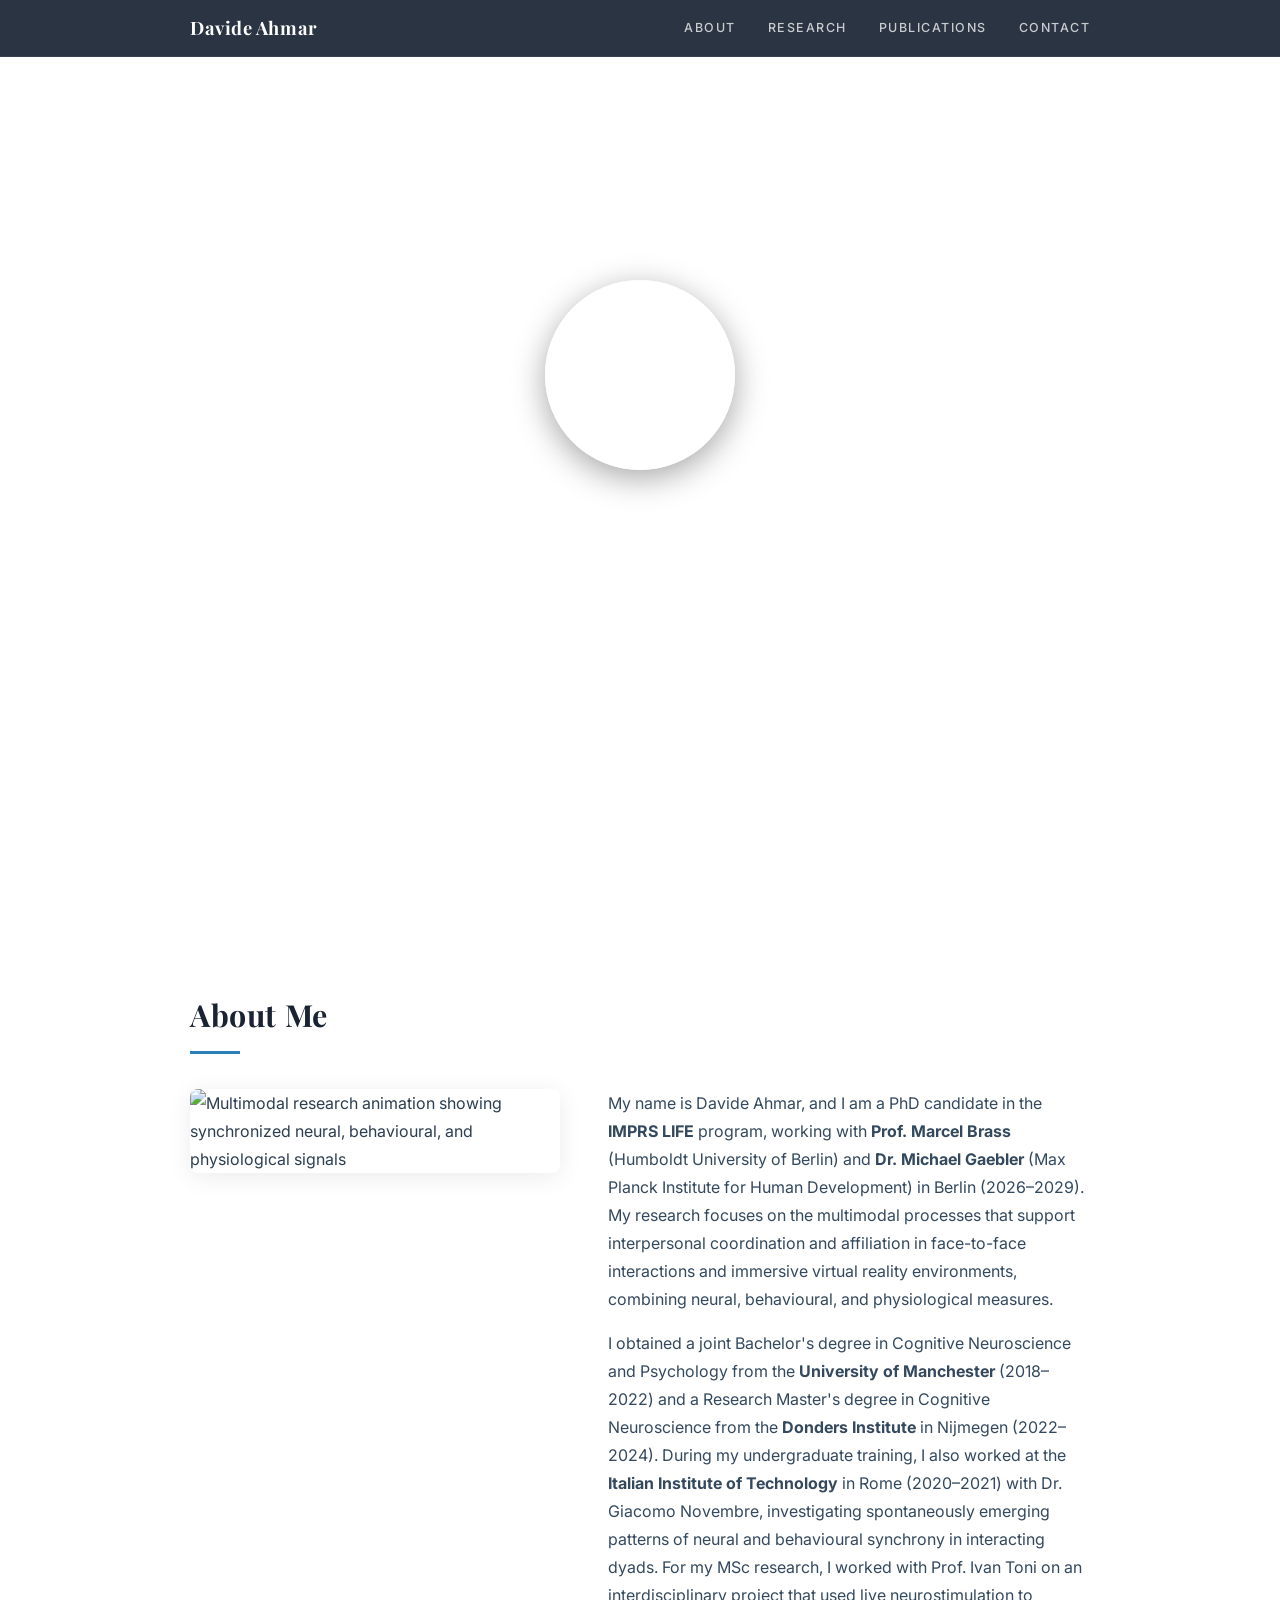
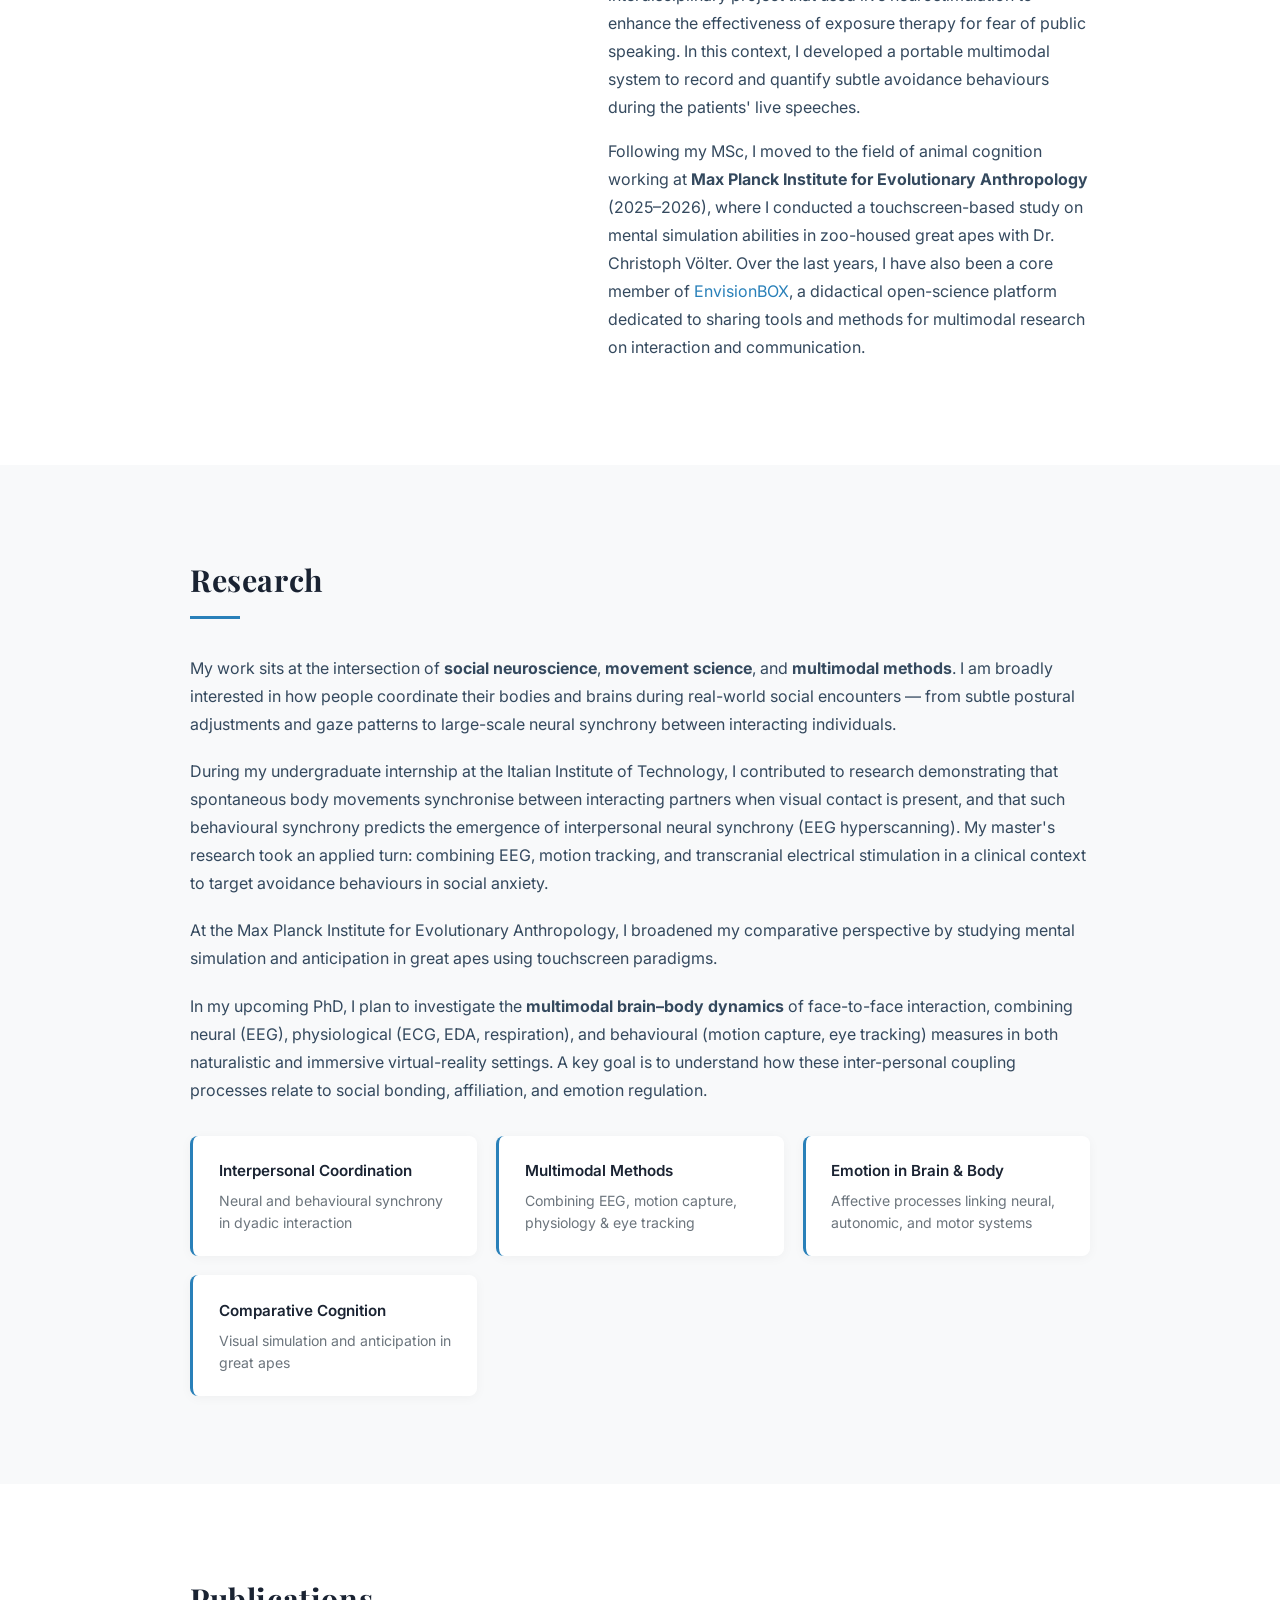
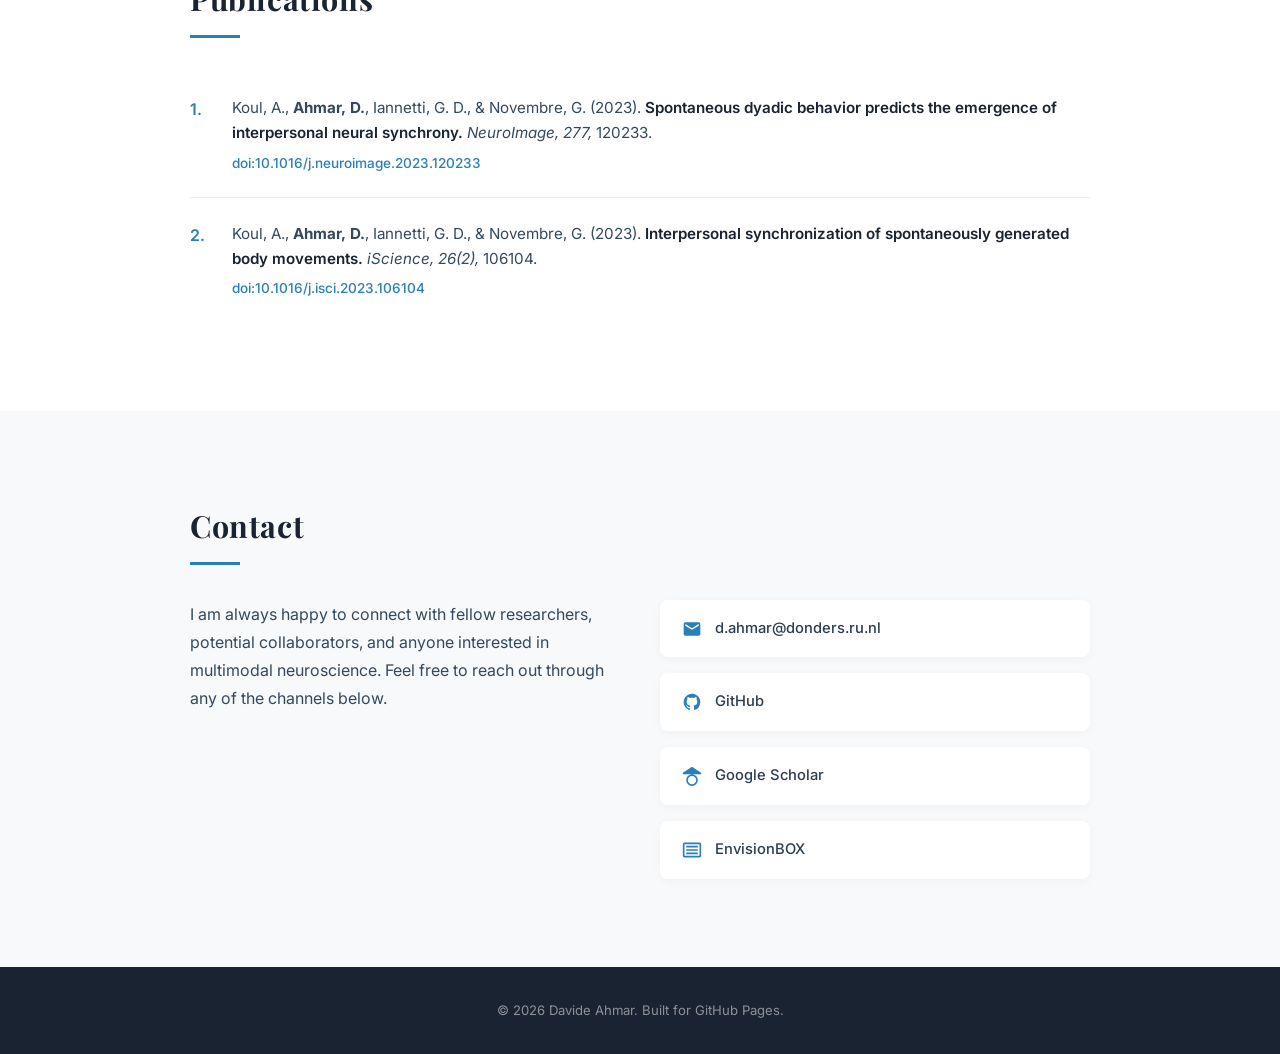
==== index.html @ 8e061d36 "Add files via upload" ====
<!DOCTYPE html>
<html lang="en">

<head>
  <meta charset="UTF-8">
  <meta name="viewport" content="width=device-width, initial-scale=1.0">
  <meta name="description"
    content="Davide Ahmar — Cognitive neuroscientist researching multimodal brain–body mechanisms in social interaction. PhD candidate at Humboldt University of Berlin &amp; Max Planck Institute for Human Development.">
  <title>Davide Ahmar | Cognitive Neuroscience</title>
  <link rel="stylesheet" href="styles.css">
</head>

<body>

  <!-- ==================== NAVIGATION ==================== -->
  <nav class="site-nav" id="nav" aria-label="Main navigation">
    <div class="container nav-inner">
      <a href="#hero" class="nav-brand">Davide Ahmar</a>
      <button class="nav-toggle" aria-label="Toggle menu"
        onclick="document.querySelector('.nav-links').classList.toggle('open')">
        <span></span><span></span><span></span>
      </button>
      <div class="nav-links">
        <a href="#about">About</a>
        <a href="#research">Research</a>
        <a href="#publications">Publications</a>
        <a href="#contact">Contact</a>
      </div>
    </div>
  </nav>

  <!-- ==================== HERO ==================== -->
  <header class="hero" id="hero">
    <div class="hero-bg" role="img" aria-label="Researcher observing a great ape"></div>
    <div class="hero-content">
      <img src="materials/AboutMe/Profile Pic 2026.png" alt="Davide Ahmar headshot" class="hero-headshot" width="190"
        height="190">
      <h1 class="hero-name">DAVIDE AHMAR</h1>
      <p class="hero-tagline">cognitive neuroscience · multimodal interaction</p>
    </div>
    <div class="scroll-indicator" aria-hidden="true"><span></span></div>
  </header>

  <!-- ==================== ABOUT ==================== -->
  <section class="about" id="about">
    <div class="container fade-in">
      <h2 class="section-title">About Me</h2>
      <hr class="section-rule">
      <div class="about-grid">
        <div class="about-media">
          <img src="materials/AboutMe/MultimodalAnimation.gif"
            alt="Multimodal research animation showing synchronized neural, behavioural, and physiological signals"
            loading="lazy">
        </div>
        <div class="about-text">
          <p>
            My name is Davide Ahmar, and I am a PhD candidate in the
            <strong>IMPRS LIFE</strong> program, working with
            <strong>Prof. Marcel Brass</strong> (Humboldt University of Berlin) and
            <strong>Dr. Michael Gaebler</strong> (Max Planck Institute for Human Development)
            in Berlin (2026–2029). My research focuses on the multimodal processes that
            support interpersonal coordination and affiliation in face-to-face interactions
            and immersive virtual reality environments, combining neural, behavioural, and
            physiological measures.
          </p>
          <p>
            I obtained a joint Bachelor's degree in Cognitive Neuroscience and Psychology
            from the <strong>University of Manchester</strong> (2018–2022) and a Research
            Master's degree in Cognitive Neuroscience from the <strong>Donders Institute</strong>
            in Nijmegen (2022–2024). During my undergraduate training, I also worked at the
            <strong>Italian Institute of Technology</strong> in Rome (2020–2021) with
            Dr. Giacomo Novembre, investigating spontaneously emerging patterns of neural
            and behavioural synchrony in interacting dyads. For my MSc research, I worked
            with Prof. Ivan Toni on an interdisciplinary project that used live
            neurostimulation to enhance the effectiveness of exposure therapy for fear of
            public speaking. In this context, I developed a portable multimodal system to
            record and quantify subtle avoidance behaviours during the patients' live speeches.
          </p>
          <p>
            Following my MSc, I moved to the field of animal cognition working at
            <strong>Max Planck Institute for Evolutionary Anthropology</strong> (2025–2026),
            where I conducted a touchscreen-based study on mental simulation abilities in
            zoo-housed great apes with Dr. Christoph Völter. Over the last years, I have
            also been a core member of <a href="https://envisionbox.org" target="_blank" rel="noopener">EnvisionBOX</a>,
            a didactical open-science platform dedicated
            to sharing tools and methods for multimodal research on interaction and
            communication.
          </p>
        </div>
      </div>
    </div>
  </section>

  <!-- ==================== RESEARCH ==================== -->
  <section class="research" id="research">
    <div class="container fade-in">
      <h2 class="section-title">Research</h2>
      <hr class="section-rule">
      <div class="research-content">
        <p>
          My work sits at the intersection of <strong>social neuroscience</strong>,
          <strong>movement science</strong>, and <strong>multimodal methods</strong>.
          I am broadly interested in how people coordinate their bodies and brains
          during real-world social encounters — from subtle postural adjustments and
          gaze patterns to large-scale neural synchrony between interacting individuals.
        </p>
        <p>
          During my undergraduate internship at the Italian Institute of Technology,
          I contributed to research demonstrating that spontaneous body movements
          synchronise between interacting partners when visual contact is present,
          and that such behavioural synchrony predicts the emergence of interpersonal
          neural synchrony (EEG hyperscanning). My master's research took an applied
          turn: combining EEG, motion tracking, and transcranial electrical stimulation
          in a clinical context to target avoidance behaviours in social anxiety.
        </p>
        <p>
          At the Max Planck Institute for Evolutionary Anthropology, I broadened my
          comparative perspective by studying mental simulation and anticipation
          in great apes using touchscreen paradigms.
        </p>
        <p>
          In my upcoming PhD, I plan to investigate the <strong>multimodal
            brain–body dynamics</strong> of face-to-face interaction, combining
          neural (EEG), physiological (ECG, EDA, respiration), and behavioural
          (motion capture, eye tracking) measures in both naturalistic and
          immersive virtual-reality settings. A key goal is to understand how
          these inter-personal coupling processes relate to social bonding,
          affiliation, and emotion regulation.
        </p>
      </div>

      <div class="research-themes">
        <div class="theme-card">
          <h3>Interpersonal Coordination</h3>
          <p>Neural and behavioural synchrony in dyadic interaction</p>
        </div>
        <div class="theme-card">
          <h3>Multimodal Methods</h3>
          <p>Combining EEG, motion capture, physiology &amp; eye tracking</p>
        </div>
        <div class="theme-card">
          <h3>Emotion in Brain &amp; Body</h3>
          <p>Affective processes linking neural, autonomic, and motor systems</p>
        </div>
        <div class="theme-card">
          <h3>Comparative Cognition</h3>
          <p>Visual simulation and anticipation in great apes</p>
        </div>
      </div>
    </div>
  </section>

  <!-- ==================== PUBLICATIONS ==================== -->
  <section class="publications" id="publications">
    <div class="container fade-in">
      <h2 class="section-title">Publications</h2>
      <hr class="section-rule">
      <div class="pub-list">

        <div class="pub-item">
          <p>
            Koul, A., <strong>Ahmar, D.</strong>, Iannetti, G. D., &amp; Novembre, G. (2023).
            <span class="pub-title">Spontaneous dyadic behavior predicts the emergence of interpersonal neural
              synchrony.</span>
            <span class="pub-journal">NeuroImage, 277,</span> 120233.
            <br>
            <a class="pub-doi" href="https://doi.org/10.1016/j.neuroimage.2023.120233" target="_blank" rel="noopener">
              doi:10.1016/j.neuroimage.2023.120233
            </a>
          </p>
        </div>

        <div class="pub-item">
          <p>
            Koul, A., <strong>Ahmar, D.</strong>, Iannetti, G. D., &amp; Novembre, G. (2023).
            <span class="pub-title">Interpersonal synchronization of spontaneously generated body movements.</span>
            <span class="pub-journal">iScience, 26(2),</span> 106104.
            <br>
            <a class="pub-doi" href="https://doi.org/10.1016/j.isci.2023.106104" target="_blank" rel="noopener">
              doi:10.1016/j.isci.2023.106104
            </a>
          </p>
        </div>

      </div>
    </div>
  </section>

  <!-- ==================== CONTACT ==================== -->
  <section class="contact" id="contact">
    <div class="container fade-in">
      <h2 class="section-title">Contact</h2>
      <hr class="section-rule">
      <div class="contact-grid">
        <div class="contact-info">
          <p>
            I am always happy to connect with fellow researchers, potential
            collaborators, and anyone interested in multimodal neuroscience.
            Feel free to reach out through any of the channels below.
          </p>
        </div>
        <div class="contact-links">

          <!-- Email -->
          <a class="contact-link" href="mailto:d.ahmar@donders.ru.nl" id="contact-email">
            <svg xmlns="http://www.w3.org/2000/svg" viewBox="0 0 24 24">
              <path
                d="M20 4H4c-1.1 0-2 .9-2 2v12c0 1.1.9 2 2 2h16c1.1 0 2-.9 2-2V6c0-1.1-.9-2-2-2zm0 4-8 5-8-5V6l8 5 8-5v2z" />
            </svg>
            d.ahmar@donders.ru.nl
          </a>

          <!-- GitHub -->
          <a class="contact-link" href="https://github.com/DavAhm" target="_blank" rel="noopener" id="contact-github">
            <svg xmlns="http://www.w3.org/2000/svg" viewBox="0 0 24 24">
              <path
                d="M12 2C6.48 2 2 6.48 2 12c0 4.42 2.87 8.17 6.84 9.5.5.09.66-.22.66-.48v-1.7c-2.78.6-3.37-1.34-3.37-1.34-.46-1.16-1.11-1.47-1.11-1.47-.91-.62.07-.61.07-.61 1 .07 1.53 1.03 1.53 1.03.89 1.52 2.34 1.08 2.91.83.09-.65.35-1.09.63-1.34-2.22-.25-4.56-1.11-4.56-4.95 0-1.09.39-1.98 1.03-2.68-.1-.25-.45-1.27.1-2.64 0 0 .84-.27 2.75 1.02A9.56 9.56 0 0 1 12 6.8c.85.004 1.71.11 2.5.33 1.91-1.29 2.75-1.02 2.75-1.02.55 1.37.2 2.39.1 2.64.64.7 1.03 1.59 1.03 2.68 0 3.85-2.34 4.7-4.57 4.95.36.31.68.92.68 1.85v2.75c0 .27.16.58.67.48A10.01 10.01 0 0 0 22 12c0-5.52-4.48-10-10-10z" />
            </svg>
            GitHub
          </a>

          <!-- Google Scholar -->
          <a class="contact-link" href="https://scholar.google.com/citations?user=PLACEHOLDER" target="_blank"
            rel="noopener" id="contact-scholar">
            <svg xmlns="http://www.w3.org/2000/svg" viewBox="0 0 24 24">
              <path d="M12 24a7 7 0 1 1 0-14 7 7 0 0 1 0 14zm0-2a5 5 0 1 0 0-10 5 5 0 0 0 0 10zM1 8l11-7 11 7v2H1V8z" />
            </svg>
            Google Scholar
          </a>

          <!-- EnvisionBOX -->
          <a class="contact-link" href="https://envisionbox.org" target="_blank" rel="noopener"
            id="contact-envisionbox">
            <svg xmlns="http://www.w3.org/2000/svg" viewBox="0 0 24 24">
              <path
                d="M21 3H3c-1.1 0-2 .9-2 2v14c0 1.1.9 2 2 2h18c1.1 0 2-.9 2-2V5c0-1.1-.9-2-2-2zm0 16H3V5h18v14zM5 15h14v2H5zm0-4h14v2H5zm0-4h14v2H5z" />
            </svg>
            EnvisionBOX
          </a>

        </div>
      </div>
    </div>
  </section>

  <!-- ==================== FOOTER ==================== -->
  <footer class="site-footer">
    <div class="container">
      <p>&copy; 2026 Davide Ahmar. Built for GitHub Pages.</p>
    </div>
  </footer>

</body>

</html>
---- styles.css ----
/* ============================================
   Davide Ahmar — Academic Personal Website
   Minimalist, semantic, mobile-responsive
   ============================================ */

/* ---------- Google Fonts ---------- */
@import url('https://fonts.googleapis.com/css2?family=Inter:wght@300;400;500;600&family=Playfair+Display:ital,wght@0,500;0,700;1,500&display=swap');

/* ---------- CSS Custom Properties ---------- */
:root {
  /* palette */
  --clr-dark: #1a2332;
  --clr-charcoal: #2c3e50;
  --clr-steel: #34495e;
  --clr-accent: #2980b9;
  --clr-accent-lt: #3498db;
  --clr-gray-100: #f8f9fa;
  --clr-gray-200: #e9ecef;
  --clr-gray-400: #adb5bd;
  --clr-gray-600: #6c757d;
  --clr-white: #ffffff;

  /* typography */
  --ff-body: 'Inter', -apple-system, BlinkMacSystemFont, sans-serif;
  --ff-heading: 'Playfair Display', Georgia, serif;
  --fs-base: 1rem;
  --lh-body: 1.75;

  /* spacing */
  --section-py: 5.5rem;
  --container: 900px;

  /* transitions */
  --ease: cubic-bezier(.25, .46, .45, .94);
}

/* ---------- Reset ---------- */
*,
*::before,
*::after {
  box-sizing: border-box;
  margin: 0;
  padding: 0;
}

html {
  scroll-behavior: smooth;
}

body {
  font-family: var(--ff-body);
  font-size: var(--fs-base);
  line-height: var(--lh-body);
  color: var(--clr-charcoal);
  background: var(--clr-white);
  -webkit-font-smoothing: antialiased;
}

img,
video {
  max-width: 100%;
  display: block;
}

a {
  color: var(--clr-accent);
  text-decoration: none;
  transition: color .2s var(--ease);
}

a:hover {
  color: var(--clr-accent-lt);
}

ul {
  list-style: none;
}

/* ---------- Utility ---------- */
.container {
  width: 90%;
  max-width: var(--container);
  margin-inline: auto;
}

.section-title {
  font-family: var(--ff-heading);
  font-size: 1.9rem;
  font-weight: 700;
  color: var(--clr-dark);
  margin-bottom: .6rem;
  letter-spacing: .02em;
}

.section-rule {
  width: 50px;
  height: 3px;
  background: var(--clr-accent);
  border: none;
  margin-bottom: 2.2rem;
}

/* ---------- Fade-in animation ---------- */
.fade-in {
  opacity: 0;
  transform: translateY(28px);
  animation: fadeUp .8s var(--ease) forwards;
}

@keyframes fadeUp {
  to {
    opacity: 1;
    transform: translateY(0);
  }
}

/* ---------- NAVIGATION ---------- */
.site-nav {
  position: fixed;
  top: 0;
  left: 0;
  width: 100%;
  z-index: 100;
  background: rgba(26, 35, 50, .92);
  backdrop-filter: blur(10px);
  -webkit-backdrop-filter: blur(10px);
  border-bottom: 1px solid rgba(255, 255, 255, .06);
  transition: background .3s var(--ease);
}

.nav-inner {
  display: flex;
  align-items: center;
  justify-content: space-between;
  height: 56px;
}

.nav-brand {
  font-family: var(--ff-heading);
  font-size: 1.15rem;
  font-weight: 700;
  color: var(--clr-white);
  letter-spacing: .03em;
}

.nav-links {
  display: flex;
  gap: 2rem;
}

.nav-links a {
  color: rgba(255, 255, 255, .75);
  font-size: .78rem;
  font-weight: 500;
  text-transform: uppercase;
  letter-spacing: .12em;
  transition: color .25s var(--ease);
}

.nav-links a:hover,
.nav-links a.active {
  color: var(--clr-white);
}

/* hamburger (mobile) */
.nav-toggle {
  display: none;
  background: none;
  border: none;
  cursor: pointer;
  padding: 4px;
}

.nav-toggle span {
  display: block;
  width: 22px;
  height: 2px;
  background: var(--clr-white);
  margin: 5px 0;
  transition: .3s;
  border-radius: 2px;
}

/* ---------- HERO ---------- */
.hero {
  position: relative;
  min-height: 100vh;
  display: flex;
  align-items: center;
  justify-content: center;
  text-align: center;
  color: var(--clr-white);
  overflow: hidden;
}

.hero-bg {
  position: absolute;
  inset: 0;
  background-image: url('materials/AboutMe/background.jpg');
  background-size: cover;
  background-position: center 30%;
  filter: brightness(.45);
  z-index: 0;
}

.hero-content {
  position: relative;
  z-index: 1;
  padding: 2rem;
}

.hero-headshot {
  width: 190px;
  height: 190px;
  border-radius: 50%;
  object-fit: cover;
  object-position: center 15%;
  border: 4px solid rgba(255, 255, 255, .85);
  box-shadow: 0 8px 32px rgba(0, 0, 0, .35);
  margin: 0 auto 1.6rem;
  animation: fadeUp 1s var(--ease) .2s both;
}

.hero-name {
  font-family: var(--ff-heading);
  font-size: 3rem;
  font-weight: 700;
  letter-spacing: .04em;
  margin-bottom: .5rem;
  animation: fadeUp 1s var(--ease) .4s both;
}

.hero-tagline {
  font-size: 1.15rem;
  font-weight: 300;
  letter-spacing: .06em;
  opacity: .88;
  font-style: italic;
  animation: fadeUp 1s var(--ease) .6s both;
}

/* scroll-indicator */
.scroll-indicator {
  position: absolute;
  bottom: 2rem;
  left: 50%;
  transform: translateX(-50%);
  z-index: 1;
  animation: bounce 2s infinite;
}

.scroll-indicator span {
  display: block;
  width: 24px;
  height: 24px;
  border-right: 2px solid rgba(255, 255, 255, .6);
  border-bottom: 2px solid rgba(255, 255, 255, .6);
  transform: rotate(45deg);
}

@keyframes bounce {

  0%,
  100% {
    transform: translateX(-50%) translateY(0);
  }

  50% {
    transform: translateX(-50%) translateY(10px);
  }
}

/* ---------- ABOUT ---------- */
.about {
  padding: var(--section-py) 0;
  background: var(--clr-white);
}

.about-grid {
  display: grid;
  grid-template-columns: 1fr 1.3fr;
  gap: 3rem;
  align-items: start;
}

.about-media {
  border-radius: 8px;
  overflow: hidden;
  box-shadow: 0 4px 24px rgba(0, 0, 0, .08);
}

.about-media img {
  width: 100%;
  display: block;
}

.about-text p {
  margin-bottom: 1rem;
  color: var(--clr-steel);
}

/* ---------- RESEARCH ---------- */
.research {
  padding: var(--section-py) 0;
  background: var(--clr-gray-100);
}

.research-content p {
  color: var(--clr-steel);
  margin-bottom: 1.2rem;
}

.research-themes {
  display: grid;
  grid-template-columns: repeat(auto-fit, minmax(220px, 1fr));
  gap: 1.2rem;
  margin-top: 2rem;
}

.theme-card {
  background: var(--clr-white);
  border-radius: 8px;
  padding: 1.4rem 1.6rem;
  border-left: 3px solid var(--clr-accent);
  box-shadow: 0 2px 12px rgba(0, 0, 0, .04);
  transition: transform .25s var(--ease), box-shadow .25s var(--ease);
}

.theme-card:hover {
  transform: translateY(-3px);
  box-shadow: 0 6px 20px rgba(0, 0, 0, .08);
}

.theme-card h3 {
  font-size: .95rem;
  font-weight: 600;
  color: var(--clr-dark);
  margin-bottom: .35rem;
}

.theme-card p {
  font-size: .88rem;
  color: var(--clr-gray-600);
  line-height: 1.55;
}

/* ---------- PUBLICATIONS ---------- */
.publications {
  padding: var(--section-py) 0;
  background: var(--clr-white);
}

.pub-list {
  counter-reset: pub;
  list-style: none;
  padding-left: 0;
}

.pub-item {
  position: relative;
  padding: 1.4rem 0 1.4rem 2.6rem;
  border-bottom: 1px solid var(--clr-gray-200);
}

.pub-item:last-child {
  border-bottom: none;
}

.pub-item::before {
  counter-increment: pub;
  content: counter(pub) ".";
  position: absolute;
  left: 0;
  top: 1.4rem;
  font-weight: 600;
  color: var(--clr-accent);
  font-size: 1rem;
}

.pub-item p {
  color: var(--clr-steel);
  font-size: .95rem;
  line-height: 1.65;
}

.pub-item .pub-title {
  font-weight: 600;
  color: var(--clr-dark);
}

.pub-item .pub-journal {
  font-style: italic;
}

.pub-item .pub-doi {
  display: inline-block;
  margin-top: .4rem;
  font-size: .85rem;
  font-weight: 500;
}

/* ---------- CONTACT ---------- */
.contact {
  padding: var(--section-py) 0;
  background: var(--clr-gray-100);
}

.contact-grid {
  display: grid;
  grid-template-columns: 1fr 1fr;
  gap: 2.5rem;
}

.contact-info p {
  color: var(--clr-steel);
  margin-bottom: 1rem;
}

.contact-links {
  display: flex;
  flex-direction: column;
  gap: 1rem;
}

.contact-link {
  display: flex;
  align-items: center;
  gap: .8rem;
  padding: 1rem 1.4rem;
  background: var(--clr-white);
  border-radius: 8px;
  box-shadow: 0 2px 10px rgba(0, 0, 0, .04);
  transition: transform .2s var(--ease), box-shadow .2s var(--ease);
  color: var(--clr-charcoal);
  font-weight: 500;
  font-size: .92rem;
}

.contact-link:hover {
  transform: translateY(-2px);
  box-shadow: 0 6px 18px rgba(0, 0, 0, .08);
  color: var(--clr-accent);
}

.contact-link svg {
  width: 20px;
  height: 20px;
  flex-shrink: 0;
  fill: var(--clr-accent);
}

/* ---------- FOOTER ---------- */
.site-footer {
  padding: 2rem 0;
  text-align: center;
  font-size: .82rem;
  color: var(--clr-gray-600);
  background: var(--clr-dark);
  color: rgba(255, 255, 255, .5);
}

/* ============================================
   RESPONSIVE
   ============================================ */

@media (max-width: 768px) {
  :root {
    --section-py: 3.5rem;
  }

  .hero-name {
    font-size: 2.2rem;
  }

  .hero-tagline {
    font-size: 1rem;
  }

  .hero-headshot {
    width: 150px;
    height: 150px;
  }

  .about-grid {
    grid-template-columns: 1fr;
  }

  .about-media {
    max-width: 400px;
    margin: 0 auto;
  }

  .contact-grid {
    grid-template-columns: 1fr;
  }

  /* mobile nav */
  .nav-toggle {
    display: block;
  }

  .nav-links {
    position: absolute;
    top: 56px;
    left: 0;
    width: 100%;
    flex-direction: column;
    background: rgba(26, 35, 50, .97);
    padding: 1rem 0;
    gap: 0;
    max-height: 0;
    overflow: hidden;
    transition: max-height .35s var(--ease);
  }

  .nav-links.open {
    max-height: 300px;
  }

  .nav-links a {
    padding: .75rem 1.5rem;
    display: block;
  }
}

@media (max-width: 480px) {
  .hero-name {
    font-size: 1.8rem;
  }

  .section-title {
    font-size: 1.5rem;
  }

  .pub-item {
    padding-left: 2rem;
  }
}
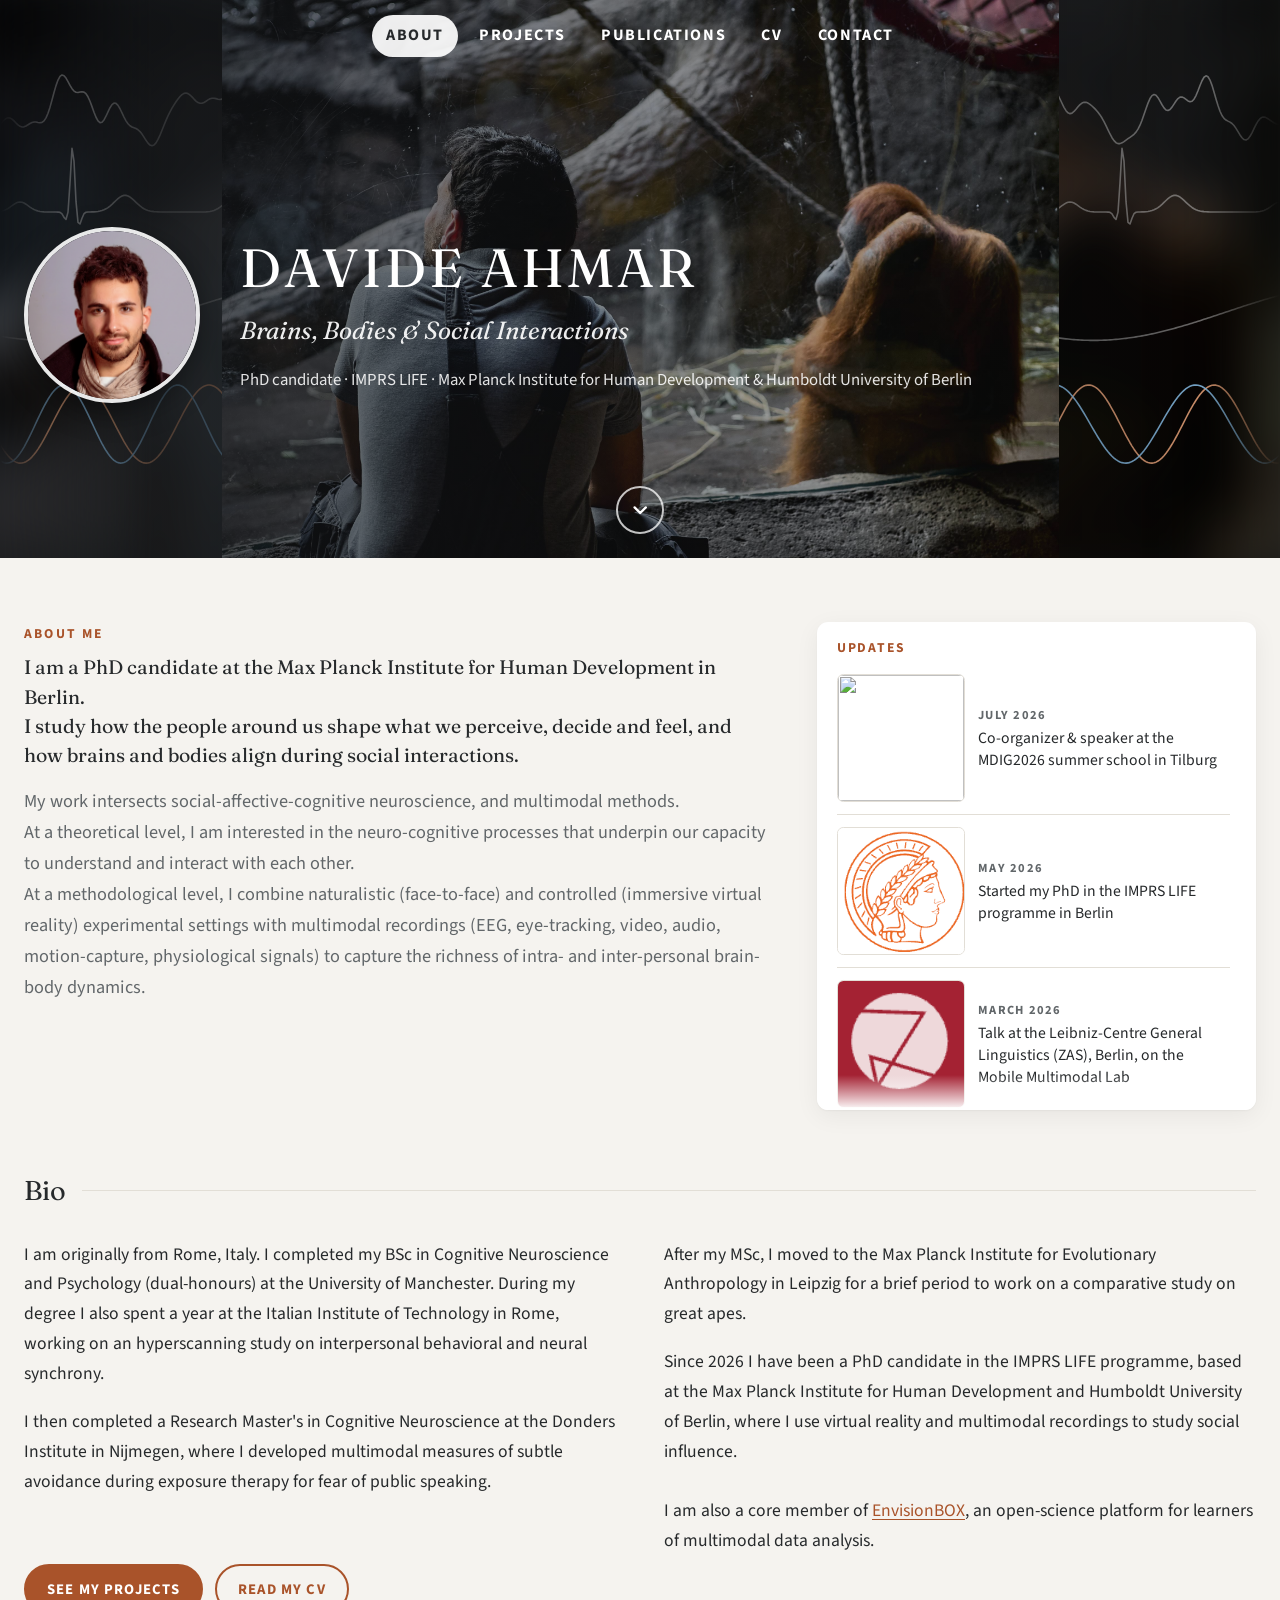
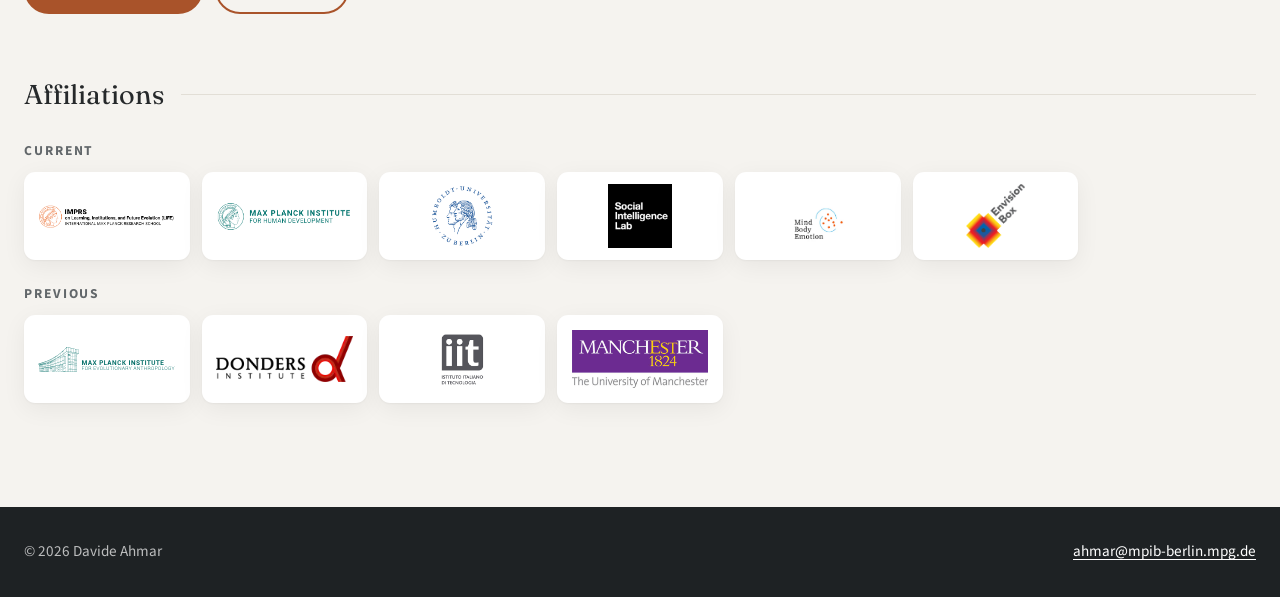
==== commit 6bcb496b: "new website" ====
--- a/index.html
+++ b/index.html
@@ -1,255 +1,239 @@
-<!DOCTYPE html>
-<html lang="en">
-
-<head>
-  <meta charset="UTF-8">
-  <meta name="viewport" content="width=device-width, initial-scale=1.0">
-  <meta name="description"
-    content="Davide Ahmar — Cognitive neuroscientist researching multimodal brain–body mechanisms in social interaction. PhD candidate at Humboldt University of Berlin &amp; Max Planck Institute for Human Development.">
-  <title>Davide Ahmar | Cognitive Neuroscience</title>
-  <link rel="stylesheet" href="styles.css">
-</head>
-
-<body>
-
-  <!-- ==================== NAVIGATION ==================== -->
-  <nav class="site-nav" id="nav" aria-label="Main navigation">
-    <div class="container nav-inner">
-      <a href="#hero" class="nav-brand">Davide Ahmar</a>
-      <button class="nav-toggle" aria-label="Toggle menu"
-        onclick="document.querySelector('.nav-links').classList.toggle('open')">
-        <span></span><span></span><span></span>
-      </button>
-      <div class="nav-links">
-        <a href="#about">About</a>
-        <a href="#research">Research</a>
-        <a href="#publications">Publications</a>
-        <a href="#contact">Contact</a>
-      </div>
-    </div>
-  </nav>
-
-  <!-- ==================== HERO ==================== -->
-  <header class="hero" id="hero">
-    <div class="hero-bg" role="img" aria-label="Researcher observing a great ape"></div>
-    <div class="hero-content">
-      <img src="materials/AboutMe/Profile Pic 2026.png" alt="Davide Ahmar headshot" class="hero-headshot" width="190"
-        height="190">
-      <h1 class="hero-name">DAVIDE AHMAR</h1>
-      <p class="hero-tagline">cognitive neuroscience · multimodal interaction</p>
-    </div>
-    <div class="scroll-indicator" aria-hidden="true"><span></span></div>
-  </header>
-
-  <!-- ==================== ABOUT ==================== -->
-  <section class="about" id="about">
-    <div class="container fade-in">
-      <h2 class="section-title">About Me</h2>
-      <hr class="section-rule">
-      <div class="about-grid">
-        <div class="about-media">
-          <img src="materials/AboutMe/MultimodalAnimation.gif"
-            alt="Multimodal research animation showing synchronized neural, behavioural, and physiological signals"
-            loading="lazy">
-        </div>
-        <div class="about-text">
-          <p>
-            My name is Davide Ahmar, and I am a PhD candidate in the
-            <strong>IMPRS LIFE</strong> program, working with
-            <strong>Prof. Marcel Brass</strong> (Humboldt University of Berlin) and
-            <strong>Dr. Michael Gaebler</strong> (Max Planck Institute for Human Development)
-            in Berlin (2026–2029). My research focuses on the multimodal processes that
-            support interpersonal coordination and affiliation in face-to-face interactions
-            and immersive virtual reality environments, combining neural, behavioural, and
-            physiological measures.
-          </p>
-          <p>
-            I obtained a joint Bachelor's degree in Cognitive Neuroscience and Psychology
-            from the <strong>University of Manchester</strong> (2018–2022) and a Research
-            Master's degree in Cognitive Neuroscience from the <strong>Donders Institute</strong>
-            in Nijmegen (2022–2024). During my undergraduate training, I also worked at the
-            <strong>Italian Institute of Technology</strong> in Rome (2020–2021) with
-            Dr. Giacomo Novembre, investigating spontaneously emerging patterns of neural
-            and behavioural synchrony in interacting dyads. For my MSc research, I worked
-            with Prof. Ivan Toni on an interdisciplinary project that used live
-            neurostimulation to enhance the effectiveness of exposure therapy for fear of
-            public speaking. In this context, I developed a portable multimodal system to
-            record and quantify subtle avoidance behaviours during the patients' live speeches.
-          </p>
-          <p>
-            Following my MSc, I moved to the field of animal cognition working at
-            <strong>Max Planck Institute for Evolutionary Anthropology</strong> (2025–2026),
-            where I conducted a touchscreen-based study on mental simulation abilities in
-            zoo-housed great apes with Dr. Christoph Völter. Over the last years, I have
-            also been a core member of <a href="https://envisionbox.org" target="_blank" rel="noopener">EnvisionBOX</a>,
-            a didactical open-science platform dedicated
-            to sharing tools and methods for multimodal research on interaction and
-            communication.
-          </p>
-        </div>
-      </div>
-    </div>
-  </section>
-
-  <!-- ==================== RESEARCH ==================== -->
-  <section class="research" id="research">
-    <div class="container fade-in">
-      <h2 class="section-title">Research</h2>
-      <hr class="section-rule">
-      <div class="research-content">
-        <p>
-          My work sits at the intersection of <strong>social neuroscience</strong>,
-          <strong>movement science</strong>, and <strong>multimodal methods</strong>.
-          I am broadly interested in how people coordinate their bodies and brains
-          during real-world social encounters — from subtle postural adjustments and
-          gaze patterns to large-scale neural synchrony between interacting individuals.
-        </p>
-        <p>
-          During my undergraduate internship at the Italian Institute of Technology,
-          I contributed to research demonstrating that spontaneous body movements
-          synchronise between interacting partners when visual contact is present,
-          and that such behavioural synchrony predicts the emergence of interpersonal
-          neural synchrony (EEG hyperscanning). My master's research took an applied
-          turn: combining EEG, motion tracking, and transcranial electrical stimulation
-          in a clinical context to target avoidance behaviours in social anxiety.
-        </p>
-        <p>
-          At the Max Planck Institute for Evolutionary Anthropology, I broadened my
-          comparative perspective by studying mental simulation and anticipation
-          in great apes using touchscreen paradigms.
-        </p>
-        <p>
-          In my upcoming PhD, I plan to investigate the <strong>multimodal
-            brain–body dynamics</strong> of face-to-face interaction, combining
-          neural (EEG), physiological (ECG, EDA, respiration), and behavioural
-          (motion capture, eye tracking) measures in both naturalistic and
-          immersive virtual-reality settings. A key goal is to understand how
-          these inter-personal coupling processes relate to social bonding,
-          affiliation, and emotion regulation.
-        </p>
-      </div>
-
-      <div class="research-themes">
-        <div class="theme-card">
-          <h3>Interpersonal Coordination</h3>
-          <p>Neural and behavioural synchrony in dyadic interaction</p>
-        </div>
-        <div class="theme-card">
-          <h3>Multimodal Methods</h3>
-          <p>Combining EEG, motion capture, physiology &amp; eye tracking</p>
-        </div>
-        <div class="theme-card">
-          <h3>Emotion in Brain &amp; Body</h3>
-          <p>Affective processes linking neural, autonomic, and motor systems</p>
-        </div>
-        <div class="theme-card">
-          <h3>Comparative Cognition</h3>
-          <p>Visual simulation and anticipation in great apes</p>
-        </div>
-      </div>
-    </div>
-  </section>
-
-  <!-- ==================== PUBLICATIONS ==================== -->
-  <section class="publications" id="publications">
-    <div class="container fade-in">
-      <h2 class="section-title">Publications</h2>
-      <hr class="section-rule">
-      <div class="pub-list">
-
-        <div class="pub-item">
-          <p>
-            Koul, A., <strong>Ahmar, D.</strong>, Iannetti, G. D., &amp; Novembre, G. (2023).
-            <span class="pub-title">Spontaneous dyadic behavior predicts the emergence of interpersonal neural
-              synchrony.</span>
-            <span class="pub-journal">NeuroImage, 277,</span> 120233.
-            <br>
-            <a class="pub-doi" href="https://doi.org/10.1016/j.neuroimage.2023.120233" target="_blank" rel="noopener">
-              doi:10.1016/j.neuroimage.2023.120233
-            </a>
-          </p>
-        </div>
-
-        <div class="pub-item">
-          <p>
-            Koul, A., <strong>Ahmar, D.</strong>, Iannetti, G. D., &amp; Novembre, G. (2023).
-            <span class="pub-title">Interpersonal synchronization of spontaneously generated body movements.</span>
-            <span class="pub-journal">iScience, 26(2),</span> 106104.
-            <br>
-            <a class="pub-doi" href="https://doi.org/10.1016/j.isci.2023.106104" target="_blank" rel="noopener">
-              doi:10.1016/j.isci.2023.106104
-            </a>
-          </p>
-        </div>
-
-      </div>
-    </div>
-  </section>
-
-  <!-- ==================== CONTACT ==================== -->
-  <section class="contact" id="contact">
-    <div class="container fade-in">
-      <h2 class="section-title">Contact</h2>
-      <hr class="section-rule">
-      <div class="contact-grid">
-        <div class="contact-info">
-          <p>
-            I am always happy to connect with fellow researchers, potential
-            collaborators, and anyone interested in multimodal neuroscience.
-            Feel free to reach out through any of the channels below.
-          </p>
-        </div>
-        <div class="contact-links">
-
-          <!-- Email -->
-          <a class="contact-link" href="mailto:d.ahmar@donders.ru.nl" id="contact-email">
-            <svg xmlns="http://www.w3.org/2000/svg" viewBox="0 0 24 24">
-              <path
-                d="M20 4H4c-1.1 0-2 .9-2 2v12c0 1.1.9 2 2 2h16c1.1 0 2-.9 2-2V6c0-1.1-.9-2-2-2zm0 4-8 5-8-5V6l8 5 8-5v2z" />
-            </svg>
-            d.ahmar@donders.ru.nl
-          </a>
-
-          <!-- GitHub -->
-          <a class="contact-link" href="https://github.com/DavAhm" target="_blank" rel="noopener" id="contact-github">
-            <svg xmlns="http://www.w3.org/2000/svg" viewBox="0 0 24 24">
-              <path
-                d="M12 2C6.48 2 2 6.48 2 12c0 4.42 2.87 8.17 6.84 9.5.5.09.66-.22.66-.48v-1.7c-2.78.6-3.37-1.34-3.37-1.34-.46-1.16-1.11-1.47-1.11-1.47-.91-.62.07-.61.07-.61 1 .07 1.53 1.03 1.53 1.03.89 1.52 2.34 1.08 2.91.83.09-.65.35-1.09.63-1.34-2.22-.25-4.56-1.11-4.56-4.95 0-1.09.39-1.98 1.03-2.68-.1-.25-.45-1.27.1-2.64 0 0 .84-.27 2.75 1.02A9.56 9.56 0 0 1 12 6.8c.85.004 1.71.11 2.5.33 1.91-1.29 2.75-1.02 2.75-1.02.55 1.37.2 2.39.1 2.64.64.7 1.03 1.59 1.03 2.68 0 3.85-2.34 4.7-4.57 4.95.36.31.68.92.68 1.85v2.75c0 .27.16.58.67.48A10.01 10.01 0 0 0 22 12c0-5.52-4.48-10-10-10z" />
-            </svg>
-            GitHub
-          </a>
-
-          <!-- Google Scholar -->
-          <a class="contact-link" href="https://scholar.google.com/citations?user=PLACEHOLDER" target="_blank"
-            rel="noopener" id="contact-scholar">
-            <svg xmlns="http://www.w3.org/2000/svg" viewBox="0 0 24 24">
-              <path d="M12 24a7 7 0 1 1 0-14 7 7 0 0 1 0 14zm0-2a5 5 0 1 0 0-10 5 5 0 0 0 0 10zM1 8l11-7 11 7v2H1V8z" />
-            </svg>
-            Google Scholar
-          </a>
-
-          <!-- EnvisionBOX -->
-          <a class="contact-link" href="https://envisionbox.org" target="_blank" rel="noopener"
-            id="contact-envisionbox">
-            <svg xmlns="http://www.w3.org/2000/svg" viewBox="0 0 24 24">
-              <path
-                d="M21 3H3c-1.1 0-2 .9-2 2v14c0 1.1.9 2 2 2h18c1.1 0 2-.9 2-2V5c0-1.1-.9-2-2-2zm0 16H3V5h18v14zM5 15h14v2H5zm0-4h14v2H5zm0-4h14v2H5z" />
-            </svg>
-            EnvisionBOX
-          </a>
-
-        </div>
-      </div>
-    </div>
-  </section>
-
-  <!-- ==================== FOOTER ==================== -->
-  <footer class="site-footer">
-    <div class="container">
-      <p>&copy; 2026 Davide Ahmar. Built for GitHub Pages.</p>
-    </div>
-  </footer>
-
-</body>
-
+<!DOCTYPE html>
+<html lang="en">
+
+<head>
+  <meta charset="UTF-8">
+  <meta name="viewport" content="width=device-width, initial-scale=1.0">
+  <title>Davide Ahmar | Cognitive Neuroscience</title>
+  <meta name="description"
+    content="Davide Ahmar — PhD candidate in cognitive neuroscience (IMPRS LIFE, Humboldt University of Berlin & Max Planck Institute for Human Development) studying multimodal brain–body dynamics of social interaction.">
+  <link rel="stylesheet" href="assets/site.css">
+</head>
+
+<body>
+
+  <header class="topbar topbar--over">
+    <div class="wrap topbar-inner">
+      <button class="menu-btn" aria-expanded="false" aria-controls="menu">Menu</button>
+      <nav class="menu" id="menu" aria-label="Main">
+        <a href="index.html" aria-current="page">About</a>
+        <a href="projects.html">Projects</a>
+        <a href="publications.html">Publications</a>
+        <a href="cv.html">CV</a>
+        <a href="contact.html">Contact</a>
+      </nav>
+    </div>
+  </header>
+
+  <section class="hero">
+    <div class="hero-blur" aria-hidden="true"></div>
+    <canvas class="hero-signals" aria-hidden="true"></canvas>
+    <div class="hero-bg" role="img" aria-label="Davide Ahmar watching an orangutan through the glass of its enclosure">
+    </div>
+    <div class="wrap hero-inner">
+      <img class="hero-photo" src="materials/AboutMe/Profile Pic 2026.png" alt="Portrait of Davide Ahmar" width="190"
+        height="190">
+      <div>
+        <h1>Davide Ahmar</h1>
+        <p class="hero-tagline">Brains, Bodies &amp; Social Interactions</p>
+        <p class="hero-role">PhD candidate · IMPRS LIFE · Max Planck Institute for Human Development &amp; Humboldt
+          University of Berlin</p>
+      </div>
+    </div>
+    <a class="scroll-down" href="#about" aria-label="Scroll to About me">
+      <svg viewBox="0 0 24 24" fill="none" stroke="currentColor" stroke-width="2.5" stroke-linecap="round"
+        stroke-linejoin="round" aria-hidden="true">
+        <path d="M6 9l6 6 6-6" />
+      </svg>
+    </a>
+  </section>
+
+  <main>
+    <!-- ===== 1. Who I am & interests ===== -->
+    <section class="section" id="about">
+      <div class="wrap about-intro">
+        <div>
+          <p class="eyebrow">About me</p>
+          <p class="lead">
+            I am a PhD candidate at the Max Planck Institute for Human Development in Berlin. <br> I study how the
+            people
+            around us shape
+            what we perceive, decide and feel, and how brains and bodies align during social interactions.
+          </p>
+          <p class="lead-sub">
+            My work intersects social-affective-cognitive neuroscience, and multimodal methods.
+            <br>At a theoretical level, I am interested in the neuro-cognitive processes that underpin our capacity to
+            understand and interact with each other.
+            <br>At a methodological level, I combine naturalistic (face-to-face) and controlled
+            (immersive virtual reality) experimental settings with multimodal recordings (EEG, eye-tracking, video,
+            audio,
+            motion-capture, physiological signals) to capture the richness of intra- and inter-personal brain-body
+            dynamics.
+
+          </p>
+        </div>
+
+        <!-- Updates: newest first. Copy an <li class="update"> block to add one. -->
+        <aside class="updates" aria-labelledby="updates-title">
+          <h2 class="updates-title" id="updates-title">Updates</h2>
+          <ul class="updates-list">
+            <li class="update">
+              <a class="update-thumb" href="https://envisionbox.org/summerschool2026.html" target="_blank"
+                rel="noopener" tabindex="-1" aria-hidden="true"><img
+                  src="https://envisionbox.org/images/MDIG_6-3-2026.png" alt="" loading="lazy"></a>
+              <div>
+                <p class="update-date">July 2026</p>
+                <p class="update-title"><a href="https://envisionbox.org/summerschool2026.html" target="_blank"
+                    rel="noopener">Co-organizer & speaker at the MDIG2026 summer school in Tilburg </a></p>
+              </div>
+            </li>
+            <li class="update">
+              <a class="update-thumb" href="https://www.imprs-life.mpg.de/person/160104/2813" target="_blank"
+                rel="noopener" tabindex="-1" aria-hidden="true"><img class="thumb-left"
+                  src="materials/AboutMe/imprs_LIFE_logo.png" alt="" loading="lazy"></a>
+              <div>
+                <p class="update-date">May 2026</p>
+                <p class="update-title"><a href="https://www.imprs-life.mpg.de/person/160104/2813" target="_blank"
+                    rel="noopener">Started my PhD in the IMPRS LIFE programme in Berlin</a></p>
+              </div>
+            </li>
+            <li class="update">
+              <a class="update-thumb"
+                href="https://www.leibniz-zas.de/de/forschung/forschungsbereiche/details-events/events/multimodal-mob"
+                target="_blank" rel="noopener" tabindex="-1" aria-hidden="true"><img
+                  src="materials/Updates/ZAS_logo.png" alt="" loading="lazy"></a>
+              <div>
+                <p class="update-date">March 2026</p>
+                <p class="update-title"><a
+                    href="https://www.leibniz-zas.de/de/forschung/forschungsbereiche/details-events/events/multimodal-mobile-lab"
+                    target="_blank" rel="noopener">Talk at the Leibniz-Centre General Linguistics (ZAS), Berlin, on the
+                    Mobile Multimodal Lab</a></p>
+              </div>
+            </li>
+            <li class="update">
+              <a class="update-thumb" href="https://ukb.nl/en/news/shortlist-leo-waaijers-open-science-award-2025/"
+                target="_blank" rel="noopener" tabindex="-1" aria-hidden="true"><img
+                  src="materials/Updates/UKB_logo.png" alt="" loading="lazy"></a>
+              <div>
+                <p class="update-date">October 2025</p>
+                <p class="update-title"><a href="https://ukb.nl/en/news/shortlist-leo-waaijers-open-science-award-2025/"
+                    target="_blank" rel="noopener">EnvisionBOX shortlisted for the Leo Waaijers Open Science Award
+                    2025</a></p>
+              </div>
+            </li>
+            <li class="update">
+              <a class="update-thumb" href="projects.html#great-apes" tabindex="-1" aria-hidden="true"><img
+                  class="thumb-left" src="materials/Research/MPI-EVA_Logo_Web_EN.svg" alt="" loading="lazy"></a>
+              <div>
+                <p class="update-date">September 2025</p>
+                <p class="update-title"><a href="projects.html#great-apes">Joined the Max Planck Institute for
+                    Evolutionary Anthropology in Leipzig to study visual simulation in great apes</a></p>
+              </div>
+            </li>
+          </ul>
+        </aside>
+      </div>
+    </section>
+
+    <!-- ===== 2. Bio ===== -->
+    <section class="section" id="bio">
+      <div class="wrap">
+        <h2 class="section-title">Bio</h2>
+        <div class="bio">
+          <p>
+            I am originally from Rome, Italy.
+            I completed my BSc in Cognitive Neuroscience and Psychology (dual-honours) at the University of Manchester.
+            During my degree I also spent a year at the Italian Institute of Technology in Rome, working on an
+            hyperscanning
+            study on interpersonal behavioral and neural synchrony.
+          <p>
+            I then completed a Research Master's in Cognitive Neuroscience at the Donders Institute in Nijmegen,
+            where I developed multimodal measures of subtle avoidance during exposure therapy
+            for fear of public speaking. <br>
+          </p>
+          <p>
+            After my MSc, I moved to the Max Planck Institute for Evolutionary
+            Anthropology in Leipzig for a brief period to work on a comparative study on great apes.
+          </p>
+          <p>
+            Since 2026 I have been a PhD candidate in the IMPRS LIFE programme, based at the Max Planck Institute for
+            Human Development and Humboldt University of Berlin, where I use virtual reality and multimodal
+            recordings to study social influence. <br> <br> I am also a core member of
+            <a href="https://envisionbox.org" target="_blank" rel="noopener">EnvisionBOX</a>, an open-science
+            platform for learners of multimodal data analysis.
+          </p>
+        </div>
+        <div class="btn-row">
+          <a class="btn btn--solid" href="projects.html">See my projects</a>
+          <a class="btn" href="cv.html">Read my CV</a>
+        </div>
+      </div>
+    </section>
+
+    <!-- ===== 3. Affiliations ===== -->
+    <section class="section" id="affiliations">
+      <div class="wrap">
+        <h2 class="section-title">Affiliations</h2>
+        <h3 class="logo-group">Current</h3>
+        <div class="logos">
+          <a class="logo-tile" href="https://www.imprs-life.mpg.de/" target="_blank" rel="noopener" title="IMPRS LIFE">
+            <img src="materials/AboutMe/imprs_LIFE_logo.png" alt="IMPRS LIFE" loading="lazy">
+          </a>
+          <a class="logo-tile" href="https://www.mpib-berlin.mpg.de/en" target="_blank" rel="noopener"
+            title="Max Planck Institute for Human Development">
+            <img class="logo-whiten" src="materials/AboutMe/MPIB_Logo.png"
+              alt="Max Planck Institute for Human Development" loading="lazy">
+          </a>
+          <a class="logo-tile" href="https://www.hu-berlin.de/en" target="_blank" rel="noopener"
+            title="Humboldt University of Berlin">
+            <img src="materials/Research/HU_Logo.png" alt="Humboldt University of Berlin" loading="lazy">
+          </a>
+          <a class="logo-tile" href="https://social-intelligence-group.github.io/" target="_blank" rel="noopener"
+            title="Social Intelligence Lab">
+            <img src="materials/Research/SocInt_logo.png" alt="Social Intelligence Lab" loading="lazy">
+          </a>
+          <a class="logo-tile" href="https://www.cbs.mpg.de/departments/neurology/mind-body-emotion" target="_blank"
+            rel="noopener" title="Mind Body Emotion group">
+            <img src="materials/Research/MBE_logo.webp" alt="Mind Body Emotion group" loading="lazy">
+          </a>
+          <a class="logo-tile" href="https://envisionbox.org" target="_blank" rel="noopener" title="EnvisionBOX">
+            <img src="materials/Research/EnvisionBox_New_Logo_Black.jpg" alt="EnvisionBOX" loading="lazy">
+          </a>
+        </div>
+        <h3 class="logo-group">Previous</h3>
+        <div class="logos">
+          <a class="logo-tile" href="https://www.eva.mpg.de/" target="_blank" rel="noopener"
+            title="Max Planck Institute for Evolutionary Anthropology">
+            <img src="materials/Research/MPI-EVA_Logo_Web_EN.svg"
+              alt="Max Planck Institute for Evolutionary Anthropology" loading="lazy">
+          </a>
+          <a class="logo-tile" href="https://www.ru.nl/en/donders-institute" target="_blank" rel="noopener"
+            title="Donders Institute, Radboud University">
+            <img src="materials/Research/DONDERS_LOGO_RGB_large.png.webp" alt="Donders Institute, Radboud University"
+              loading="lazy">
+          </a>
+          <a class="logo-tile" href="https://www.iit.it/" target="_blank" rel="noopener"
+            title="Italian Institute of Technology">
+            <img src="materials/Research/IIT_Logo.png" alt="Italian Institute of Technology" loading="lazy">
+          </a>
+          <a class="logo-tile" href="https://www.manchester.ac.uk/" target="_blank" rel="noopener"
+            title="The University of Manchester">
+            <img src="materials/Research/Manchster_Uni%20Logo.jpeg" alt="The University of Manchester" loading="lazy">
+          </a>
+        </div>
+      </div>
+    </section>
+  </main>
+
+  <footer class="footer">
+    <div class="wrap">
+      <span>&copy; <span data-year>2026</span> Davide Ahmar</span>
+      <a href="mailto:ahmar@mpib-berlin.mpg.de">ahmar@mpib-berlin.mpg.de</a>
+    </div>
+  </footer>
+
+  <script src="assets/site.js"></script>
+  <script src="assets/hero-signals.js"></script>
+</body>
+
 </html>
--- a/assets/site.css
+++ b/assets/site.css
@@ -0,0 +1,359 @@
+/* ==========================================================
+   Davide Ahmar — personal academic website
+   One stylesheet for every page. Edit the tokens in :root
+   to change colours and fonts everywhere.
+
+   Sizing: almost everything is in rem, and the root font size
+   grows with the screen width (see `html` below), so the whole
+   site scales up on large monitors instead of leaving empty margins.
+   ========================================================== */
+
+@import url('https://fonts.googleapis.com/css2?family=Fraunces:ital,opsz,wght@0,9..144,400;0,9..144,600;1,9..144,400&family=Source+Sans+3:ital,wght@0,300;0,400;0,600;0,700;1,400&display=swap');
+
+:root {
+  --bg: #f5f3ef;          /* warm off-white page */
+  --surface: #ffffff;     /* cards */
+  --ink: #26292b;         /* main text */
+  --muted: #62676a;       /* secondary text */
+  --line: #e2ded6;        /* borders */
+  --accent: #a9532a;      /* rust, taken from the hero photo */
+  --accent-soft: #f3e6dd;
+  --dark: #1e2224;        /* footer / dark backgrounds */
+
+  --ff-head: 'Fraunces', Georgia, serif;
+  --ff-body: 'Source Sans 3', -apple-system, BlinkMacSystemFont, 'Segoe UI', sans-serif;
+
+  --wrap: 88rem;          /* max content width */
+  --bar-h: 4.5rem;        /* top bar height */
+  --radius: .7rem;
+  --shadow: 0 1px 2px rgba(0,0,0,.04), 0 6px 24px rgba(0,0,0,.06);
+}
+
+/* 16px on laptops → ~19px on 1920 screens → ~26px on 4K screens */
+html { font-size: clamp(16px, calc(9px + .45vw), 27px); scroll-behavior: smooth; }
+
+*, *::before, *::after { box-sizing: border-box; }
+body {
+  margin: 0;
+  font-family: var(--ff-body);
+  font-size: 1.1rem;
+  line-height: 1.7;
+  color: var(--ink);
+  background: var(--bg);
+  -webkit-font-smoothing: antialiased;
+}
+img, video { max-width: 100%; display: block; }
+a { color: var(--accent); text-decoration-thickness: 1px; text-underline-offset: 3px; }
+a:hover { text-decoration-thickness: 2px; }
+h1, h2, h3 { font-family: var(--ff-head); font-weight: 600; line-height: 1.2; margin: 0 0 .5em; }
+p { margin: 0 0 1em; }
+
+.wrap { width: min(var(--wrap), 100% - 3rem); margin: 0 auto; }
+
+/* ---------- Top bar ---------- */
+.topbar {
+  position: sticky; top: 0; z-index: 50;
+  background: rgba(245,243,239,.94);
+  backdrop-filter: blur(8px);
+  border-bottom: 1px solid var(--line);
+  transition: background .3s, border-color .3s;
+}
+.topbar-inner { display: flex; align-items: center; justify-content: center; height: var(--bar-h); }
+.menu { display: flex; gap: .4rem; }
+.menu a {
+  color: var(--ink); text-decoration: none;
+  font-size: 1rem; font-weight: 700; letter-spacing: .1em; text-transform: uppercase;
+  padding: .45rem .9rem; border-radius: 999px;
+  transition: background .2s, color .2s;
+}
+.menu a:hover { background: var(--accent-soft); color: var(--accent); }
+.menu a[aria-current="page"] { background: var(--accent); color: #fff; }
+.menu-btn {
+  display: none; background: none; border: 1px solid var(--line); border-radius: 6px;
+  font: inherit; font-size: .9rem; font-weight: 700; letter-spacing: .1em; text-transform: uppercase;
+  padding: .4rem .9rem; color: inherit; cursor: pointer;
+}
+
+/* Home: bar sits transparently over the hero until you scroll */
+.topbar--over { position: fixed; left: 0; right: 0; background: transparent; border-color: transparent; backdrop-filter: none; }
+.topbar--over .menu a, .topbar--over .menu-btn { color: #fff; border-color: rgba(255,255,255,.5); }
+.topbar--over .menu a:hover { background: rgba(255,255,255,.18); color: #fff; }
+.topbar--over .menu a[aria-current="page"] { background: rgba(255,255,255,.92); color: var(--ink); }
+.topbar--over.is-solid { background: rgba(245,243,239,.96); border-color: var(--line); backdrop-filter: blur(8px); }
+.topbar--over.is-solid .menu a, .topbar--over.is-solid .menu-btn { color: var(--ink); }
+.topbar--over.is-solid .menu a[aria-current="page"] { background: var(--accent); color: #fff; }
+.topbar--over.is-solid .menu-btn { border-color: var(--line); }
+
+@media (max-width: 900px) {
+  .topbar-inner { justify-content: flex-end; }
+  .menu-btn { display: block; }
+  .menu {
+    display: none; position: absolute; top: var(--bar-h); left: 0; right: 0;
+    flex-direction: column; gap: 0; background: var(--bg); border-bottom: 1px solid var(--line);
+    padding: .5rem 1.5rem 1rem;
+  }
+  .menu.open { display: flex; }
+  .menu a, .topbar--over .menu a { color: var(--ink); padding: .8rem 0; border-radius: 0; border-bottom: 1px solid var(--line); }
+  .menu a[aria-current="page"], .topbar--over .menu a[aria-current="page"] { background: none; color: var(--accent); }
+}
+
+/* ---------- Home hero ---------- */
+.hero {
+  position: relative; height: 62vh; min-height: 26rem; max-height: 46rem;
+  display: flex; align-items: center;
+  color: #fff; overflow: hidden; background: var(--dark);
+}
+/* Blurred, darkened copy of the photo that fills the sides on wide screens */
+.hero-blur {
+  position: absolute; inset: -2rem;
+  background: url('../materials/AboutMe/background.jpg') center / cover no-repeat;
+  filter: blur(26px) brightness(.42) saturate(1.1);
+}
+/* Animated "recording" traces (drawn by assets/hero-signals.js).
+   On wide screens they fill the hero BEHIND the sharp photo: they flow in from the left,
+   disappear behind the picture and come out again on the right. */
+.hero-signals {
+  position: absolute; inset: 0; width: 100%; height: 100%; pointer-events: none;
+  -webkit-mask-image: linear-gradient(to right, transparent 0, #000 6%, #000 94%, transparent 100%);
+          mask-image: linear-gradient(to right, transparent 0, #000 6%, #000 94%, transparent 100%);
+}
+/* On narrow screens the photo fills the whole hero, so the traces become a strip on top of it */
+@media (max-width: 900px) {
+  .hero-signals { inset: auto 0 0 0; height: 7rem; z-index: 1; }
+}
+@media (max-width: 640px) { .hero-signals { height: 6rem; } }
+.hero-bg {
+  position: absolute; inset: 0;
+  /* "contain" = zoomed out: the whole photo is visible at the hero's height.
+     On wide screens the sides fade into the dark hero background. */
+  background: url('../materials/AboutMe/background.jpg') center / contain no-repeat;
+  -webkit-mask-image: linear-gradient(to right, transparent 0, #000 12%, #000 88%, transparent 100%);
+          mask-image: linear-gradient(to right, transparent 0, #000 12%, #000 88%, transparent 100%);
+}
+/* On narrow screens fill the hero instead, so there are no empty bars */
+@media (max-width: 900px) {
+  .hero-bg { background-size: cover; background-position: center 30%; -webkit-mask-image: none; mask-image: none; }
+}
+.hero-bg::after {
+  content: ''; position: absolute; inset: 0;
+  background: linear-gradient(90deg, rgba(20,22,24,.8) 0%, rgba(20,22,24,.45) 55%, rgba(20,22,24,.15) 100%);
+}
+.hero-inner { position: relative; display: flex; align-items: center; gap: 2.5rem; padding-top: var(--bar-h); }
+.hero-photo {
+  width: 11rem; height: 11rem; border-radius: 50%; object-fit: cover; flex-shrink: 0;
+  border: 4px solid rgba(255,255,255,.9); box-shadow: 0 8px 30px rgba(0,0,0,.35);
+}
+.hero h1 { font-size: clamp(2.2rem, 4.2vw, 4.2rem); font-weight: 400; letter-spacing: .06em; text-transform: uppercase; margin-bottom: .15em; }
+.hero-tagline { font-family: var(--ff-head); font-style: italic; font-size: 1.55rem; opacity: .92; margin: 0 0 .6em; }
+.hero-role { font-size: 1.05rem; opacity: .88; margin: 0; }
+
+/* Bouncing arrow pointing down to the About section */
+.scroll-down {
+  position: absolute; left: 50%; bottom: 1.5rem; transform: translateX(-50%);
+  width: 3rem; height: 3rem; border-radius: 50%;
+  border: 2px solid rgba(255,255,255,.75); color: #fff;
+  display: flex; align-items: center; justify-content: center;
+  animation: bob 2s ease-in-out infinite;
+}
+.scroll-down:hover { background: rgba(255,255,255,.15); }
+.scroll-down svg { width: 1.4rem; height: 1.4rem; }
+@keyframes bob { 0%, 100% { transform: translate(-50%, 0); } 50% { transform: translate(-50%, .45rem); } }
+@media (prefers-reduced-motion: reduce) { .scroll-down { animation: none; } }
+
+@media (max-width: 640px) {
+  .hero { height: auto; min-height: 0; max-height: none; padding: 1rem 0 5rem; }
+  .hero-inner { flex-direction: column; text-align: center; gap: 1.2rem; }
+  .hero-photo { width: 8.5rem; height: 8.5rem; }
+  .hero-tagline { font-size: 1.25rem; }
+}
+
+/* ---------- Page header (inner pages) ---------- */
+.page-head { padding: 3.5rem 0 2rem; border-bottom: 1px solid var(--line); background: var(--surface); }
+.page-head h1 { font-size: clamp(2rem, 3.4vw, 3.2rem); font-weight: 400; margin-bottom: .2em; }
+.page-head p { color: var(--muted); max-width: 48rem; margin: 0; }
+.eyebrow { font-size: .85rem; font-weight: 700; letter-spacing: .16em; text-transform: uppercase; color: var(--accent); margin-bottom: .6em; }
+
+/* ---------- Sections ---------- */
+.section { padding: 4rem 0; scroll-margin-top: var(--bar-h); }
+.section + .section { padding-top: 0; }
+.section-title { font-size: 1.7rem; font-weight: 400; display: flex; align-items: center; gap: 1rem; margin-bottom: 1.2em; }
+.section-title::after { content: ''; flex: 1; height: 1px; background: var(--line); }
+
+/* About block on home */
+.about { display: grid; grid-template-columns: 1fr 22rem; gap: 3.5rem; align-items: start; }
+.about-text p:first-of-type { font-size: 1.2rem; }
+.aside-card { background: var(--surface); border-radius: var(--radius); padding: 1.5rem; box-shadow: var(--shadow); }
+.aside-card h3 { font-size: .9rem; font-family: var(--ff-body); text-transform: uppercase; letter-spacing: .12em; color: var(--muted); margin-bottom: .8em; }
+.aside-card ul { list-style: none; padding: 0; margin: 0; }
+.aside-card li { padding: .5rem 0; border-bottom: 1px solid var(--line); font-size: 1rem; }
+.aside-card li:last-child { border-bottom: 0; }
+.aside-card .when { display: block; color: var(--muted); font-size: .88rem; }
+@media (max-width: 900px) { .about { grid-template-columns: 1fr; gap: 2rem; } }
+
+/* Home: intro, bio, affiliations */
+.lead { font-family: var(--ff-head); font-size: 1.22rem; line-height: 1.5; max-width: 62rem; margin-bottom: .8em; }
+.lead-sub { color: var(--muted); font-size: 1.14rem; max-width: 62rem; margin-bottom: 0; }
+/* Intro text + scrollable Updates panel side by side */
+.about-intro { display: grid; grid-template-columns: minmax(0, 1.7fr) minmax(17rem, 1fr); gap: 3rem; align-items: start; }
+.updates { position: relative; background: var(--surface); border-radius: var(--radius); box-shadow: var(--shadow); padding: 1.1rem 1.2rem 0; }
+.updates-title { font-family: var(--ff-body); font-size: .85rem; font-weight: 700; letter-spacing: .14em; text-transform: uppercase; color: var(--accent); margin: 0 0 .4rem; }
+.updates-list { list-style: none; margin: 0; padding: 0 .4rem 1.2rem 0; max-height: 28rem; overflow-y: auto; scrollbar-width: thin; }
+.updates::after {  /* soft fade at the bottom hints that the list scrolls */
+  content: ''; position: absolute; left: 0; right: 0; bottom: 0; height: 2.2rem; pointer-events: none;
+  border-radius: 0 0 var(--radius) var(--radius);
+  background: linear-gradient(to bottom, rgba(255,255,255,0), #fff);
+}
+.update { display: grid; grid-template-columns: 8rem 1fr; gap: .85rem; align-items: center; padding: .75rem 0; border-bottom: 1px solid var(--line); }
+.update:last-child { border-bottom: 0; }
+.update-thumb { display: flex; align-items: center; justify-content: center; width: 8rem; height: 8rem; border: 1px solid var(--line); border-radius: .4rem; background: #fff; overflow: hidden; }
+.update-thumb img { width: 100%; height: 100%; object-fit: cover; }
+.update-thumb img.thumb-left { object-position: left center; }   /* wide logos: keep the emblem in view */
+.update-date { margin: 0; font-size: .78rem; font-weight: 700; letter-spacing: .1em; text-transform: uppercase; color: var(--muted); }
+.update-title { margin: .1rem 0 0; font-size: .98rem; line-height: 1.4; }
+.update-title a { color: var(--ink); text-decoration: none; }
+.update-title a:hover { color: var(--accent); text-decoration: underline; }
+@media (max-width: 900px) { .about-intro { grid-template-columns: 1fr; gap: 2rem; } }
+
+.bio { columns: 2 24rem; column-gap: 3rem; }
+.bio p { break-inside: avoid-column; }
+.logo-group { font-family: var(--ff-body); font-size: .85rem; font-weight: 700; letter-spacing: .14em; text-transform: uppercase; color: var(--muted); margin: 1.6rem 0 .8rem; }
+.logo-group:first-of-type { margin-top: 0; }
+.logos { display: grid; grid-template-columns: repeat(auto-fill, minmax(10rem, 1fr)); gap: .75rem; }
+.logo-tile {
+  display: flex; align-items: center; justify-content: center; height: 5.5rem; padding: .7rem .9rem;
+  background: #fff; border-radius: var(--radius); box-shadow: var(--shadow); transition: box-shadow .2s, transform .2s;
+}
+/* every logo is fitted into the same box: square logos fill the height, wide logos fill the width */
+.logo-tile img {
+  width: 100%; height: 100%; max-height: 4rem; object-fit: contain;
+  mix-blend-mode: multiply;            /* hides the light-grey background some logo files have */
+}
+/* MPIB logo file has a solid #eee background: brighten it so the grey becomes white */
+.logo-tile img.logo-whiten { filter: brightness(1.072); }
+.logo-tile:hover, .logo-tile:focus-visible { transform: translateY(-2px); box-shadow: 0 0 0 2px var(--accent), var(--shadow); }
+
+/* Interest tiles */
+.tiles { display: grid; grid-template-columns: repeat(auto-fit, minmax(15rem, 1fr)); gap: 1rem; }
+.tile { background: var(--surface); border-radius: var(--radius); padding: 1.4rem; border-top: 3px solid var(--accent); box-shadow: var(--shadow); }
+.tile h3 { font-size: 1.15rem; }
+.tile p { color: var(--muted); font-size: 1rem; margin: 0; }
+
+/* Buttons */
+.btn {
+  display: inline-block; padding: .65rem 1.3rem; border-radius: 999px; text-decoration: none;
+  font: inherit; font-size: .92rem; font-weight: 700; letter-spacing: .08em; text-transform: uppercase;
+  border: 2px solid var(--accent); color: var(--accent); background: transparent; cursor: pointer;
+}
+.btn:hover { background: var(--accent); color: #fff; }
+.btn--solid { background: var(--accent); color: #fff; }
+.btn--solid:hover { background: #8e4422; border-color: #8e4422; }
+.btn-row { display: flex; gap: .75rem; flex-wrap: wrap; margin-top: .5rem; }
+
+/* ---------- Project cards ---------- */
+.projects { display: grid; gap: 2rem; }
+.project {
+  display: grid; grid-template-columns: minmax(0, 5fr) minmax(0, 6fr);
+  background: var(--surface); border-radius: var(--radius); overflow: hidden; box-shadow: var(--shadow);
+  scroll-margin-top: calc(var(--bar-h) + 1rem);
+}
+.project--text { grid-template-columns: 1fr; border-left: 4px solid var(--accent); }
+.project-media {
+  display: flex; flex-direction: column; justify-content: center; gap: 1.25rem;
+  padding: 1.75rem; background: #fff; border-right: 1px solid var(--line);
+}
+.project-media img, .project-media video { width: 100%; height: auto; border-radius: .4rem; }
+.project-media video { max-height: 36rem; object-fit: contain; }
+.project-media .logo.logo--small { max-height: 4.5rem; }
+
+/* Logo + video joined into one block (Mobile Multimodal Lab).
+   The video file has a lot of white space above and below the real content,
+   so it is cropped to a fixed shape (object-fit: cover) and its content
+   starts right under the logo. */
+.media-stack {
+  width: 100%; margin: 0 auto;
+  border: 1px solid var(--line); border-radius: .5rem; overflow: hidden; background: #fff;
+}
+.media-stack .logo { display: block; width: min(100%, 24rem); max-width: none; max-height: none; height: auto; border-radius: 0; margin: 0 auto; padding: .9rem 1rem 0; background: #fff; }
+.media-stack video { display: block; width: 100%; max-height: none; aspect-ratio: 14 / 15; object-fit: cover; border-radius: 0; }
+.media-stack .logo.logo--compact { width: auto; max-width: 100%; max-height: 9rem; padding: .9rem 1rem; }
+.media-stack .stack-img { display: block; width: 100%; height: auto; border-radius: 0; border-top: 1px solid var(--line); }
+.project-media .logo { max-width: 22rem; max-height: 14rem; width: auto; margin: 0 auto; object-fit: contain; }
+.project-body { padding: 1.8rem 2rem; }
+.project-meta { display: flex; flex-wrap: wrap; gap: .5rem .9rem; align-items: center; font-size: .95rem; color: var(--muted); margin-bottom: .6em; }
+.tag { background: var(--accent-soft); color: var(--accent); font-weight: 700; font-size: .78rem; letter-spacing: .1em; text-transform: uppercase; padding: .2rem .7rem; border-radius: 999px; }
+.project h2 { font-size: 1.6rem; }
+.facts { display: grid; grid-template-columns: 9rem 1fr; gap: .4rem 1rem; margin: 1.1rem 0 0; padding-top: 1rem; border-top: 1px solid var(--line); font-size: 1rem; }
+.facts dt { color: var(--muted); font-size: .8rem; font-weight: 700; letter-spacing: .1em; text-transform: uppercase; padding-top: .2rem; }
+.facts dd { margin: 0; }
+.chips { display: flex; flex-wrap: wrap; gap: .4rem; }
+.chip { font-size: .88rem; border: 1px solid var(--line); border-radius: 999px; padding: .05rem .65rem; color: var(--muted); }
+.outputs { margin-top: 1.1rem; padding: .9rem 1.1rem; background: var(--bg); border-radius: .5rem; font-size: 1rem; }
+.outputs h3 { font-family: var(--ff-body); font-size: .8rem; letter-spacing: .1em; text-transform: uppercase; color: var(--muted); margin-bottom: .4em; }
+.outputs ul { margin: 0; padding-left: 1.1rem; }
+.outputs li { margin: .25rem 0; }
+@media (max-width: 900px) {
+  .project { grid-template-columns: 1fr; }
+  .project-media { border-right: 0; border-bottom: 1px solid var(--line); }
+  .facts { grid-template-columns: 1fr; gap: .1rem; }
+  .facts dd { margin-bottom: .5rem; }
+}
+
+/* ---------- Publications & lists ---------- */
+.entries { list-style: none; padding: 0; margin: 0; }
+.entry { background: var(--surface); border-radius: var(--radius); padding: 1.4rem 1.7rem; margin-bottom: .9rem; box-shadow: var(--shadow); }
+.entry-title { font-family: var(--ff-head); font-size: 1.25rem; margin: 0 0 .3em; line-height: 1.35; }
+.entry-authors { margin: 0; font-size: 1.02rem; }
+.entry-venue { margin: 0; color: var(--muted); font-style: italic; font-size: 1rem; }
+.entry-links { display: flex; flex-wrap: wrap; gap: .5rem; margin-top: .8rem; }
+.entry-links a {
+  font-size: .9rem; font-weight: 700; letter-spacing: .04em; text-decoration: none;
+  border: 1.5px solid var(--accent); border-radius: 999px; padding: .2rem .8rem;
+}
+.entry-links a:hover { background: var(--accent); color: #fff; }
+.me { font-weight: 700; text-decoration: underline; text-underline-offset: 3px; }
+.entry-when { float: right; color: var(--muted); font-size: .95rem; margin-left: 1rem; }
+
+/* Compact variant used on the Publications page */
+.entries--compact .entry { padding: .8rem 1.2rem; margin-bottom: .5rem; }
+.entries--compact .entry-title { font-size: 1.05rem; margin-bottom: .15em; line-height: 1.3; }
+.entries--compact .entry-authors { font-size: .95rem; line-height: 1.5; }
+.entries--compact .entry-venue { font-size: .92rem; line-height: 1.5; }
+.entries--compact .entry-links { margin-top: .45rem; gap: .4rem; }
+.entries--compact .entry-links a { font-size: .8rem; padding: .08rem .65rem; }
+.entries--compact .entry-when { font-size: .88rem; }
+
+/* ---------- CV ---------- */
+.cv { background: var(--surface); border-radius: var(--radius); box-shadow: var(--shadow); padding: 3rem 3.5rem; }
+.cv h2 { font-size: 1.45rem; font-weight: 400; color: var(--accent); border-bottom: 1px solid var(--line); padding-bottom: .4rem; margin: 1.8em 0 .9em; }
+.cv h2:first-child { margin-top: 0; }
+.cv-item { display: grid; grid-template-columns: 8rem 1fr; gap: .25rem 1.5rem; margin-bottom: 1.1rem; }
+.cv-when { color: var(--muted); font-size: .97rem; padding-top: .1rem; }
+.cv-item h3 { font-family: var(--ff-body); font-size: 1.1rem; font-weight: 700; margin: 0; }
+.cv-where { color: var(--muted); margin: 0 0 .25rem; font-size: 1rem; }
+.cv-item ul { margin: .25rem 0 0; padding-left: 1.1rem; font-size: 1rem; }
+.cv-item p { margin: 0; font-size: 1rem; }
+@media (max-width: 640px) { .cv { padding: 1.75rem 1.4rem; } .cv-item { grid-template-columns: 1fr; } }
+
+/* ---------- Contact ---------- */
+.contact-grid { display: grid; grid-template-columns: repeat(auto-fit, minmax(16rem, 1fr)); gap: 1rem; }
+.contact-card { display: flex; gap: .9rem; align-items: center; background: var(--surface); border-radius: var(--radius); padding: 1.3rem 1.4rem; box-shadow: var(--shadow); text-decoration: none; color: var(--ink); font-weight: 600; }
+.contact-card:hover { outline: 2px solid var(--accent); }
+.contact-card svg { width: 1.7rem; height: 1.7rem; fill: var(--accent); flex-shrink: 0; }
+.contact-card small { display: block; color: var(--muted); font-size: .9rem; font-weight: 400; }
+
+/* ---------- Footer ---------- */
+.footer { background: var(--dark); color: rgba(255,255,255,.7); padding: 2rem 0; font-size: .95rem; margin-top: 2.5rem; }
+.footer .wrap { display: flex; justify-content: space-between; flex-wrap: wrap; gap: .75rem; }
+.footer a { color: #fff; }
+
+/* ---------- Print (used by the CV "Download PDF" button) ---------- */
+@media print {
+  html { font-size: 11pt; }
+  .topbar, .footer, .page-head, .no-print { display: none !important; }
+  body { background: #fff; font-size: 1rem; }
+  .wrap { width: 100%; }
+  .section { padding: 0; }
+  .cv { box-shadow: none; padding: 0; }
+  .cv-item { break-inside: avoid; }
+  a { color: inherit; text-decoration: none; }
+}
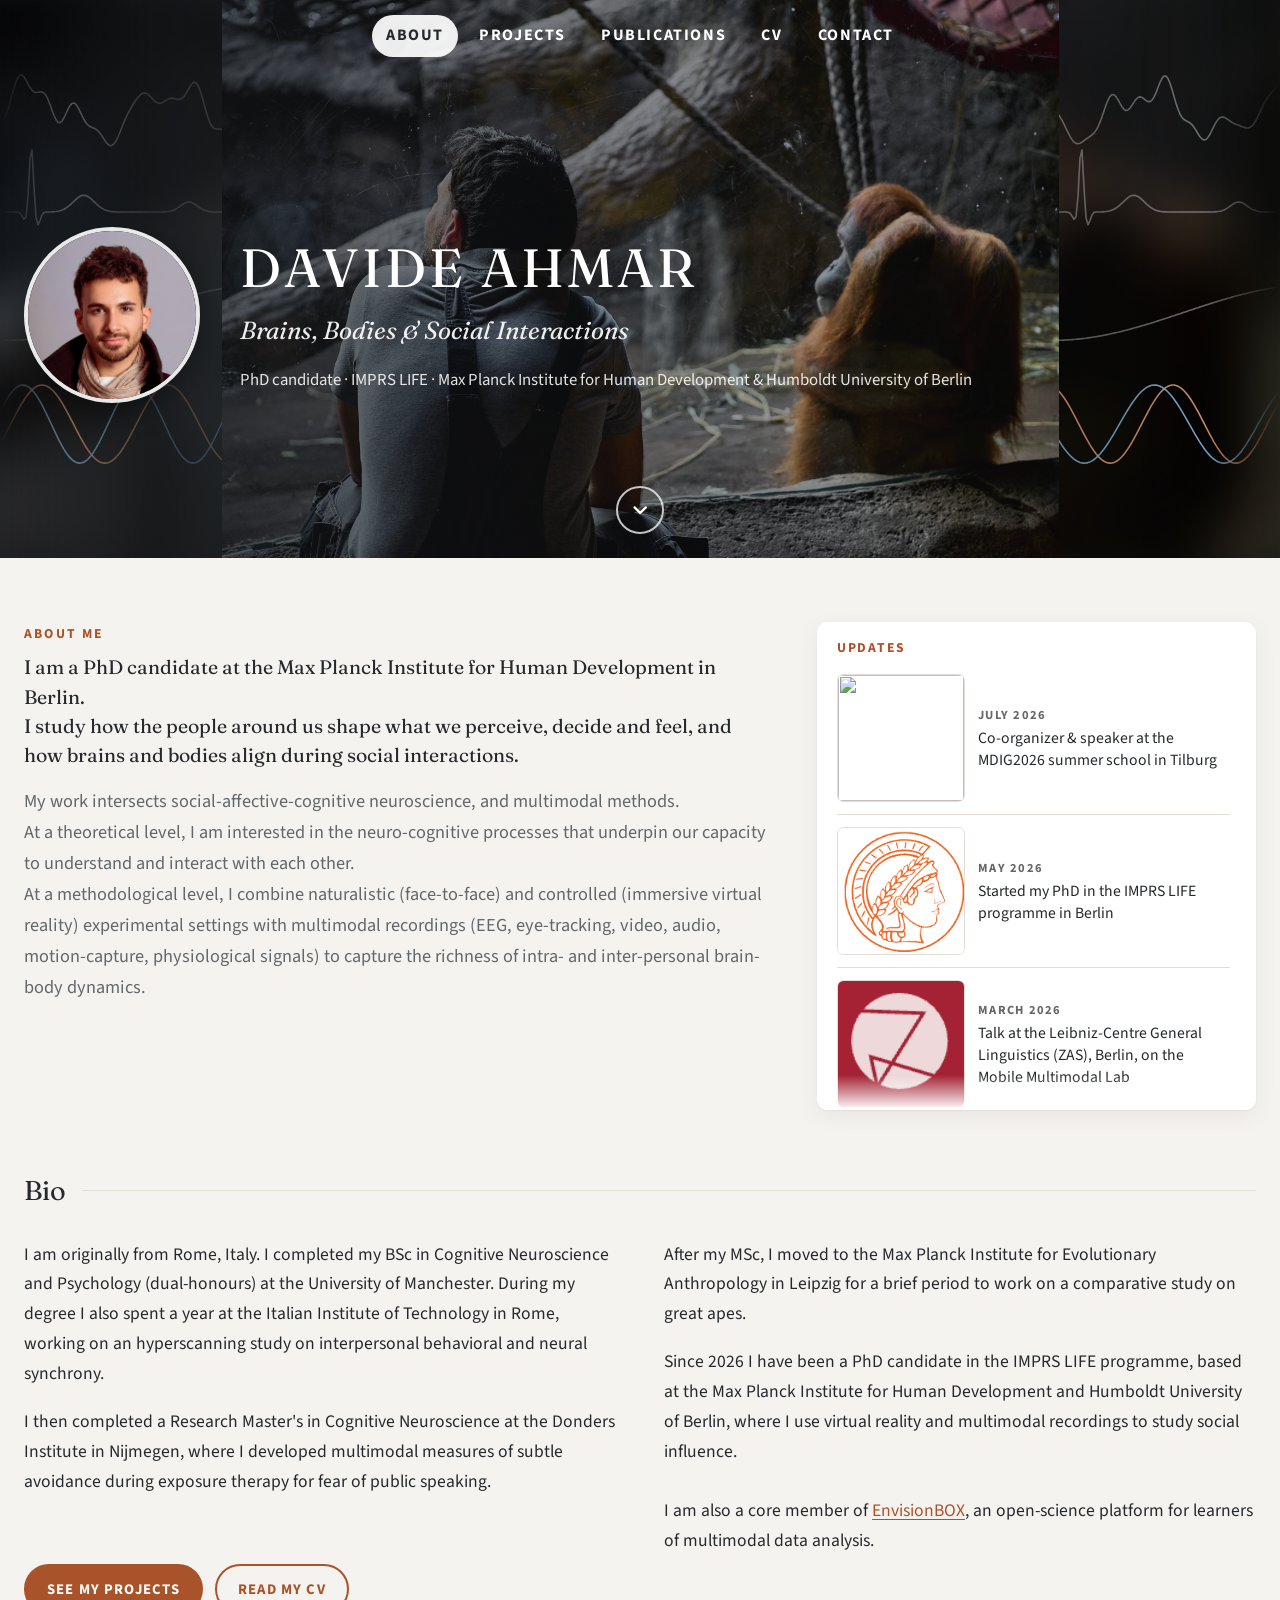
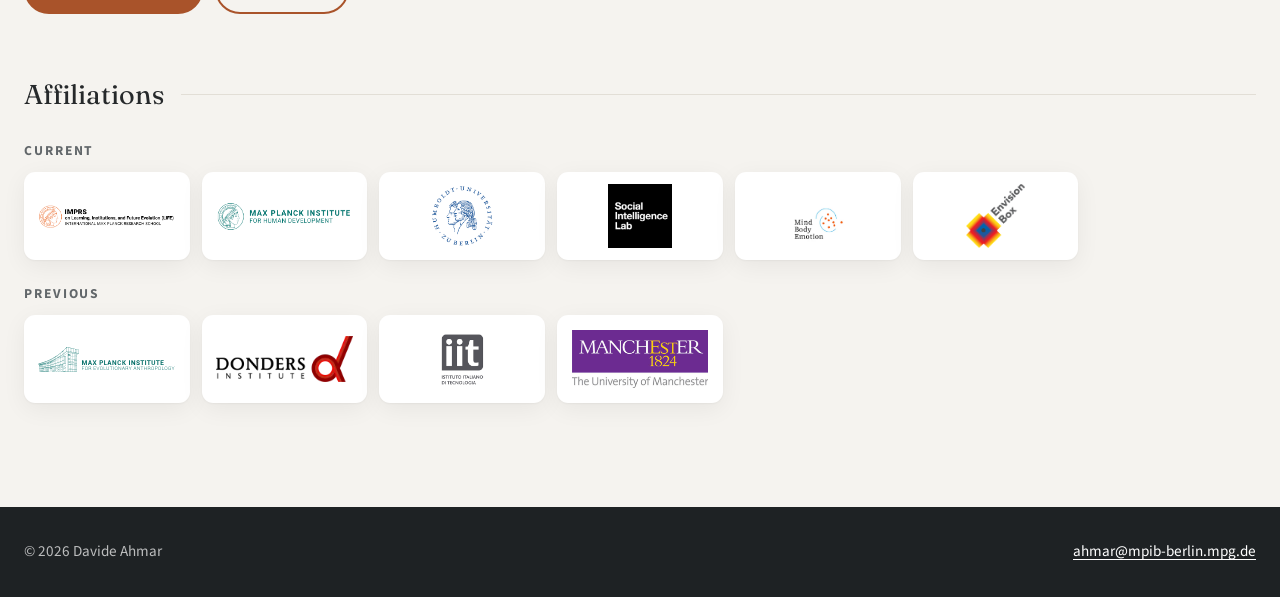
==== commit c4d79c7a: "google find avalibility" ====
--- a/index.html
+++ b/index.html
@@ -7,7 +7,33 @@
   <title>Davide Ahmar | Cognitive Neuroscience</title>
   <meta name="description"
     content="Davide Ahmar — PhD candidate in cognitive neuroscience (IMPRS LIFE, Humboldt University of Berlin & Max Planck Institute for Human Development) studying multimodal brain–body dynamics of social interaction.">
+  <link rel="canonical" href="https://davideahmar.com/">
   <link rel="stylesheet" href="assets/site.css">
+  <!-- Tells Google who this page is about (helps "Davide Ahmar" searches) -->
+  <script type="application/ld+json">
+  {
+    "@context": "https://schema.org",
+    "@type": "Person",
+    "name": "Davide Ahmar",
+    "url": "https://davideahmar.com/",
+    "image": "https://davideahmar.com/materials/AboutMe/Profile%20Pic%202026.png",
+    "jobTitle": "PhD candidate in cognitive neuroscience",
+    "email": "mailto:ahmar@mpib-berlin.mpg.de",
+    "affiliation": [
+      { "@type": "Organization", "name": "Max Planck Institute for Human Development", "url": "https://www.mpib-berlin.mpg.de/en" },
+      { "@type": "Organization", "name": "Humboldt University of Berlin", "url": "https://www.hu-berlin.de/en" },
+      { "@type": "Organization", "name": "IMPRS LIFE", "url": "https://www.imprs-life.mpg.de/" }
+    ],
+    "alumniOf": [
+      { "@type": "CollegeOrUniversity", "name": "Radboud University" },
+      { "@type": "CollegeOrUniversity", "name": "The University of Manchester" }
+    ],
+    "sameAs": [
+      "https://github.com/DavAhm",
+      "https://www.imprs-life.mpg.de/person/160104/2813"
+    ]
+  }
+  </script>
 </head>
 
 <body>
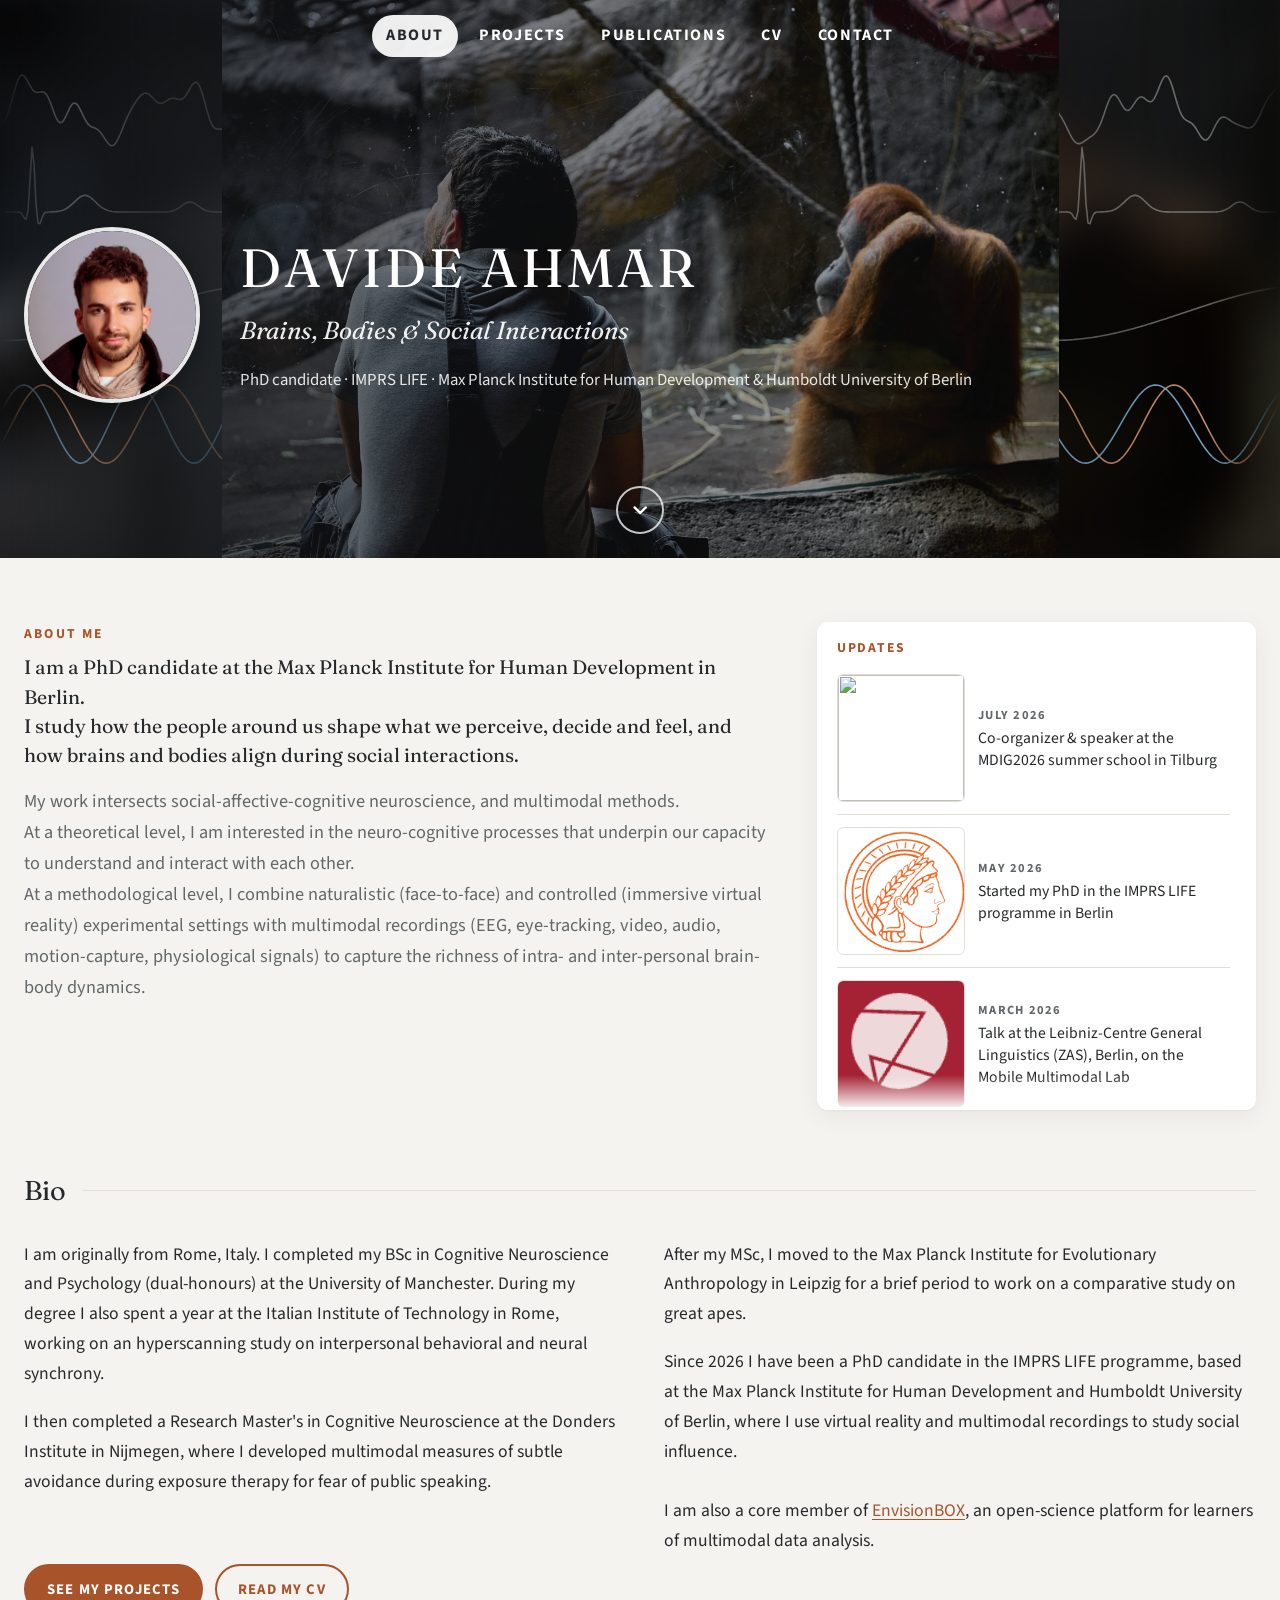
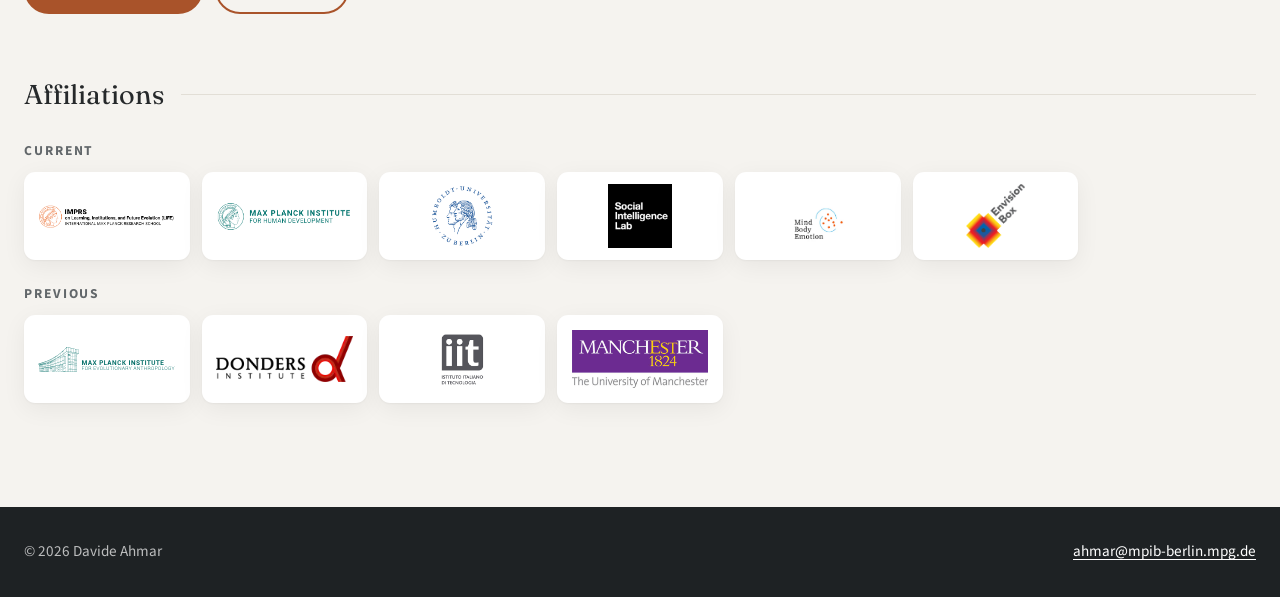
==== commit e676cd54: "mobile version" ====
--- a/index.html
+++ b/index.html
@@ -30,6 +30,7 @@
     ],
     "sameAs": [
       "https://github.com/DavAhm",
+      "https://scholar.google.com/citations?user=-RB7ht8AAAAJ",
       "https://www.imprs-life.mpg.de/person/160104/2813"
     ]
   }
@@ -40,7 +41,6 @@
 
   <header class="topbar topbar--over">
     <div class="wrap topbar-inner">
-      <button class="menu-btn" aria-expanded="false" aria-controls="menu">Menu</button>
       <nav class="menu" id="menu" aria-label="Main">
         <a href="index.html" aria-current="page">About</a>
         <a href="projects.html">Projects</a>
--- a/assets/site.css
+++ b/assets/site.css
@@ -68,33 +68,25 @@
 }
 .menu a:hover { background: var(--accent-soft); color: var(--accent); }
 .menu a[aria-current="page"] { background: var(--accent); color: #fff; }
-.menu-btn {
-  display: none; background: none; border: 1px solid var(--line); border-radius: 6px;
-  font: inherit; font-size: .9rem; font-weight: 700; letter-spacing: .1em; text-transform: uppercase;
-  padding: .4rem .9rem; color: inherit; cursor: pointer;
-}
 
 /* Home: bar sits transparently over the hero until you scroll */
 .topbar--over { position: fixed; left: 0; right: 0; background: transparent; border-color: transparent; backdrop-filter: none; }
-.topbar--over .menu a, .topbar--over .menu-btn { color: #fff; border-color: rgba(255,255,255,.5); }
+.topbar--over .menu a { color: #fff; }
 .topbar--over .menu a:hover { background: rgba(255,255,255,.18); color: #fff; }
 .topbar--over .menu a[aria-current="page"] { background: rgba(255,255,255,.92); color: var(--ink); }
 .topbar--over.is-solid { background: rgba(245,243,239,.96); border-color: var(--line); backdrop-filter: blur(8px); }
-.topbar--over.is-solid .menu a, .topbar--over.is-solid .menu-btn { color: var(--ink); }
+.topbar--over.is-solid .menu a { color: var(--ink); }
 .topbar--over.is-solid .menu a[aria-current="page"] { background: var(--accent); color: #fff; }
-.topbar--over.is-solid .menu-btn { border-color: var(--line); }
-
+
+/* Phones/tablets: same pill menu as desktop, just smaller.
+   If a very narrow screen can't fit all links, the row scrolls sideways. */
 @media (max-width: 900px) {
-  .topbar-inner { justify-content: flex-end; }
-  .menu-btn { display: block; }
-  .menu {
-    display: none; position: absolute; top: var(--bar-h); left: 0; right: 0;
-    flex-direction: column; gap: 0; background: var(--bg); border-bottom: 1px solid var(--line);
-    padding: .5rem 1.5rem 1rem;
-  }
-  .menu.open { display: flex; }
-  .menu a, .topbar--over .menu a { color: var(--ink); padding: .8rem 0; border-radius: 0; border-bottom: 1px solid var(--line); }
-  .menu a[aria-current="page"], .topbar--over .menu a[aria-current="page"] { background: none; color: var(--accent); }
+  :root { --bar-h: 3.4rem; }
+  .topbar-inner { width: calc(100% - 1rem); }
+  .menu { gap: .1rem; max-width: 100%; overflow-x: auto; scrollbar-width: none; }
+  .menu::-webkit-scrollbar { display: none; }
+  /* text shrinks with the screen on small phones so all five links fit */
+  .menu a { font-size: min(.74rem, 3.3vw); letter-spacing: .05em; padding: .5em .7em; white-space: nowrap; }
 }
 
 /* ---------- Home hero ---------- */
@@ -161,10 +153,19 @@
 @media (prefers-reduced-motion: reduce) { .scroll-down { animation: none; } }
 
 @media (max-width: 640px) {
-  .hero { height: auto; min-height: 0; max-height: none; padding: 1rem 0 5rem; }
-  .hero-inner { flex-direction: column; text-align: center; gap: 1.2rem; }
-  .hero-photo { width: 8.5rem; height: 8.5rem; }
-  .hero-tagline { font-size: 1.25rem; }
+  /* bottom padding keeps the text clear of the traces strip and scroll arrow */
+  .hero { height: auto; min-height: 28rem; max-height: none; padding: 1rem 0 8rem; }
+  /* Same arrangement as desktop: photo beside the name and tagline,
+     with the (long) role line running full width underneath. */
+  .hero-inner {
+    display: grid; grid-template-columns: auto 1fr; align-items: center;
+    column-gap: 1rem; row-gap: .9rem;
+  }
+  .hero-inner > div { display: contents; }
+  .hero-photo { grid-row: 1 / span 2; width: 5.75rem; height: 5.75rem; border-width: 3px; }
+  .hero h1 { grid-column: 2; align-self: end; font-size: min(1.6rem, 6vw); margin: 0; white-space: nowrap; }
+  .hero-tagline { grid-column: 2; align-self: start; font-size: min(1.1rem, 4.4vw); line-height: 1.35; margin: 0; }
+  .hero-role { grid-column: 1 / -1; font-size: .92rem; line-height: 1.5; }
 }
 
 /* ---------- Page header (inner pages) ---------- */
@@ -213,6 +214,10 @@
 .update-title a { color: var(--ink); text-decoration: none; }
 .update-title a:hover { color: var(--accent); text-decoration: underline; }
 @media (max-width: 900px) { .about-intro { grid-template-columns: 1fr; gap: 2rem; } }
+@media (max-width: 640px) {
+  .update { grid-template-columns: 5.5rem 1fr; }
+  .update-thumb { width: 5.5rem; height: 5.5rem; }
+}
 
 .bio { columns: 2 24rem; column-gap: 3rem; }
 .bio p { break-inside: avoid-column; }
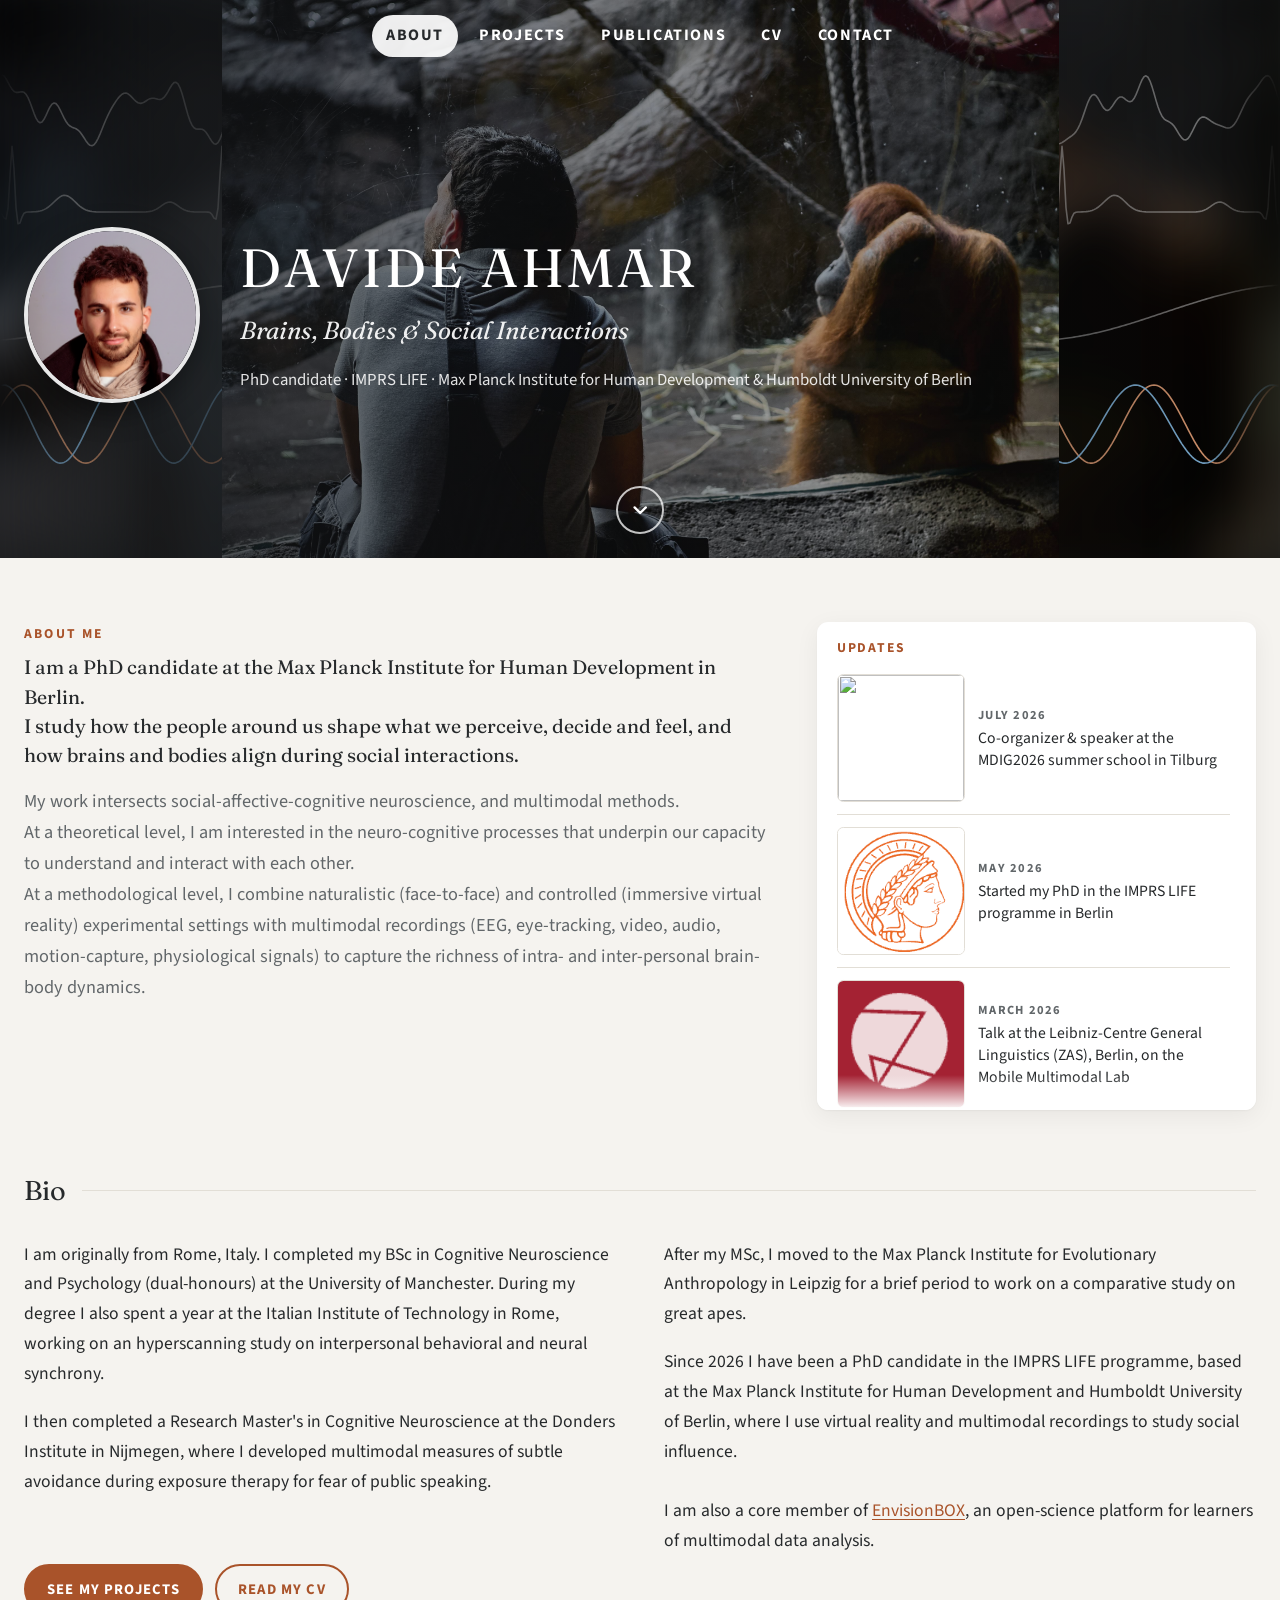
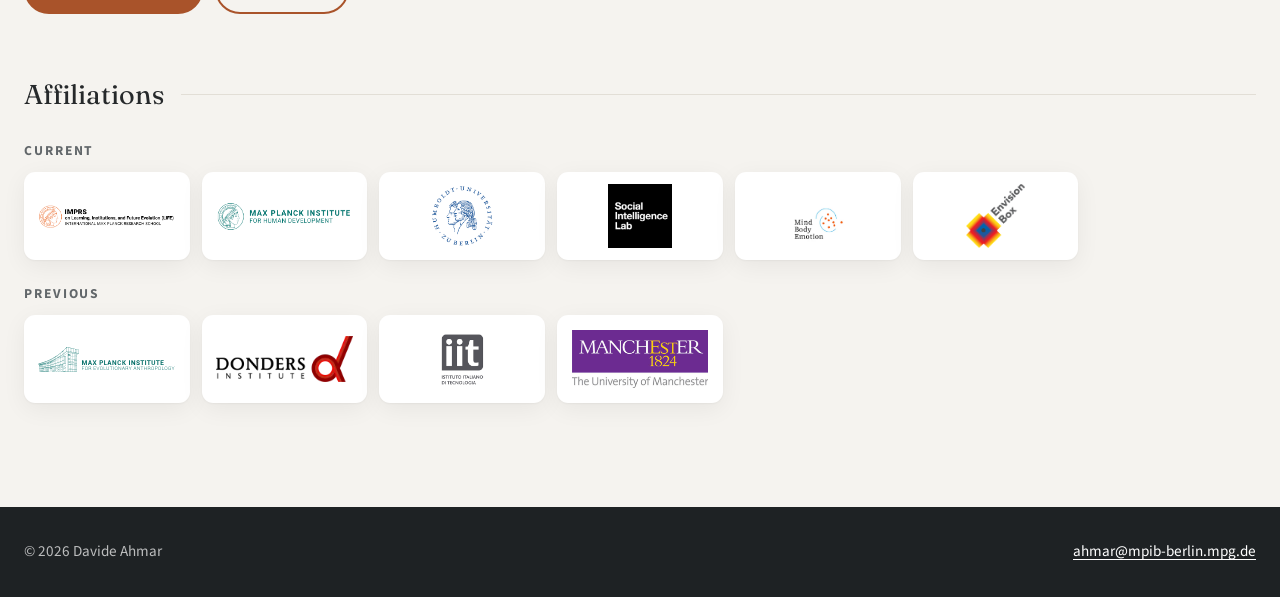
==== commit a76cacf8: "older mobile version" ====
--- a/index.html
+++ b/index.html
@@ -41,6 +41,7 @@
 
   <header class="topbar topbar--over">
     <div class="wrap topbar-inner">
+      <button class="menu-btn" aria-expanded="false" aria-controls="menu">Menu</button>
       <nav class="menu" id="menu" aria-label="Main">
         <a href="index.html" aria-current="page">About</a>
         <a href="projects.html">Projects</a>
--- a/assets/site.css
+++ b/assets/site.css
@@ -68,25 +68,33 @@
 }
 .menu a:hover { background: var(--accent-soft); color: var(--accent); }
 .menu a[aria-current="page"] { background: var(--accent); color: #fff; }
+.menu-btn {
+  display: none; background: none; border: 1px solid var(--line); border-radius: 6px;
+  font: inherit; font-size: .9rem; font-weight: 700; letter-spacing: .1em; text-transform: uppercase;
+  padding: .4rem .9rem; color: inherit; cursor: pointer;
+}
 
 /* Home: bar sits transparently over the hero until you scroll */
 .topbar--over { position: fixed; left: 0; right: 0; background: transparent; border-color: transparent; backdrop-filter: none; }
-.topbar--over .menu a { color: #fff; }
+.topbar--over .menu a, .topbar--over .menu-btn { color: #fff; border-color: rgba(255,255,255,.5); }
 .topbar--over .menu a:hover { background: rgba(255,255,255,.18); color: #fff; }
 .topbar--over .menu a[aria-current="page"] { background: rgba(255,255,255,.92); color: var(--ink); }
 .topbar--over.is-solid { background: rgba(245,243,239,.96); border-color: var(--line); backdrop-filter: blur(8px); }
-.topbar--over.is-solid .menu a { color: var(--ink); }
+.topbar--over.is-solid .menu a, .topbar--over.is-solid .menu-btn { color: var(--ink); }
 .topbar--over.is-solid .menu a[aria-current="page"] { background: var(--accent); color: #fff; }
-
-/* Phones/tablets: same pill menu as desktop, just smaller.
-   If a very narrow screen can't fit all links, the row scrolls sideways. */
+.topbar--over.is-solid .menu-btn { border-color: var(--line); }
+
 @media (max-width: 900px) {
-  :root { --bar-h: 3.4rem; }
-  .topbar-inner { width: calc(100% - 1rem); }
-  .menu { gap: .1rem; max-width: 100%; overflow-x: auto; scrollbar-width: none; }
-  .menu::-webkit-scrollbar { display: none; }
-  /* text shrinks with the screen on small phones so all five links fit */
-  .menu a { font-size: min(.74rem, 3.3vw); letter-spacing: .05em; padding: .5em .7em; white-space: nowrap; }
+  .topbar-inner { justify-content: flex-end; }
+  .menu-btn { display: block; }
+  .menu {
+    display: none; position: absolute; top: var(--bar-h); left: 0; right: 0;
+    flex-direction: column; gap: 0; background: var(--bg); border-bottom: 1px solid var(--line);
+    padding: .5rem 1.5rem 1rem;
+  }
+  .menu.open { display: flex; }
+  .menu a, .topbar--over .menu a { color: var(--ink); padding: .8rem 0; border-radius: 0; border-bottom: 1px solid var(--line); }
+  .menu a[aria-current="page"], .topbar--over .menu a[aria-current="page"] { background: none; color: var(--accent); }
 }
 
 /* ---------- Home hero ---------- */
@@ -153,19 +161,10 @@
 @media (prefers-reduced-motion: reduce) { .scroll-down { animation: none; } }
 
 @media (max-width: 640px) {
-  /* bottom padding keeps the text clear of the traces strip and scroll arrow */
-  .hero { height: auto; min-height: 28rem; max-height: none; padding: 1rem 0 8rem; }
-  /* Same arrangement as desktop: photo beside the name and tagline,
-     with the (long) role line running full width underneath. */
-  .hero-inner {
-    display: grid; grid-template-columns: auto 1fr; align-items: center;
-    column-gap: 1rem; row-gap: .9rem;
-  }
-  .hero-inner > div { display: contents; }
-  .hero-photo { grid-row: 1 / span 2; width: 5.75rem; height: 5.75rem; border-width: 3px; }
-  .hero h1 { grid-column: 2; align-self: end; font-size: min(1.6rem, 6vw); margin: 0; white-space: nowrap; }
-  .hero-tagline { grid-column: 2; align-self: start; font-size: min(1.1rem, 4.4vw); line-height: 1.35; margin: 0; }
-  .hero-role { grid-column: 1 / -1; font-size: .92rem; line-height: 1.5; }
+  .hero { height: auto; min-height: 0; max-height: none; padding: 1rem 0 5rem; }
+  .hero-inner { flex-direction: column; text-align: center; gap: 1.2rem; }
+  .hero-photo { width: 8.5rem; height: 8.5rem; }
+  .hero-tagline { font-size: 1.25rem; }
 }
 
 /* ---------- Page header (inner pages) ---------- */
@@ -214,10 +213,6 @@
 .update-title a { color: var(--ink); text-decoration: none; }
 .update-title a:hover { color: var(--accent); text-decoration: underline; }
 @media (max-width: 900px) { .about-intro { grid-template-columns: 1fr; gap: 2rem; } }
-@media (max-width: 640px) {
-  .update { grid-template-columns: 5.5rem 1fr; }
-  .update-thumb { width: 5.5rem; height: 5.5rem; }
-}
 
 .bio { columns: 2 24rem; column-gap: 3rem; }
 .bio p { break-inside: avoid-column; }
